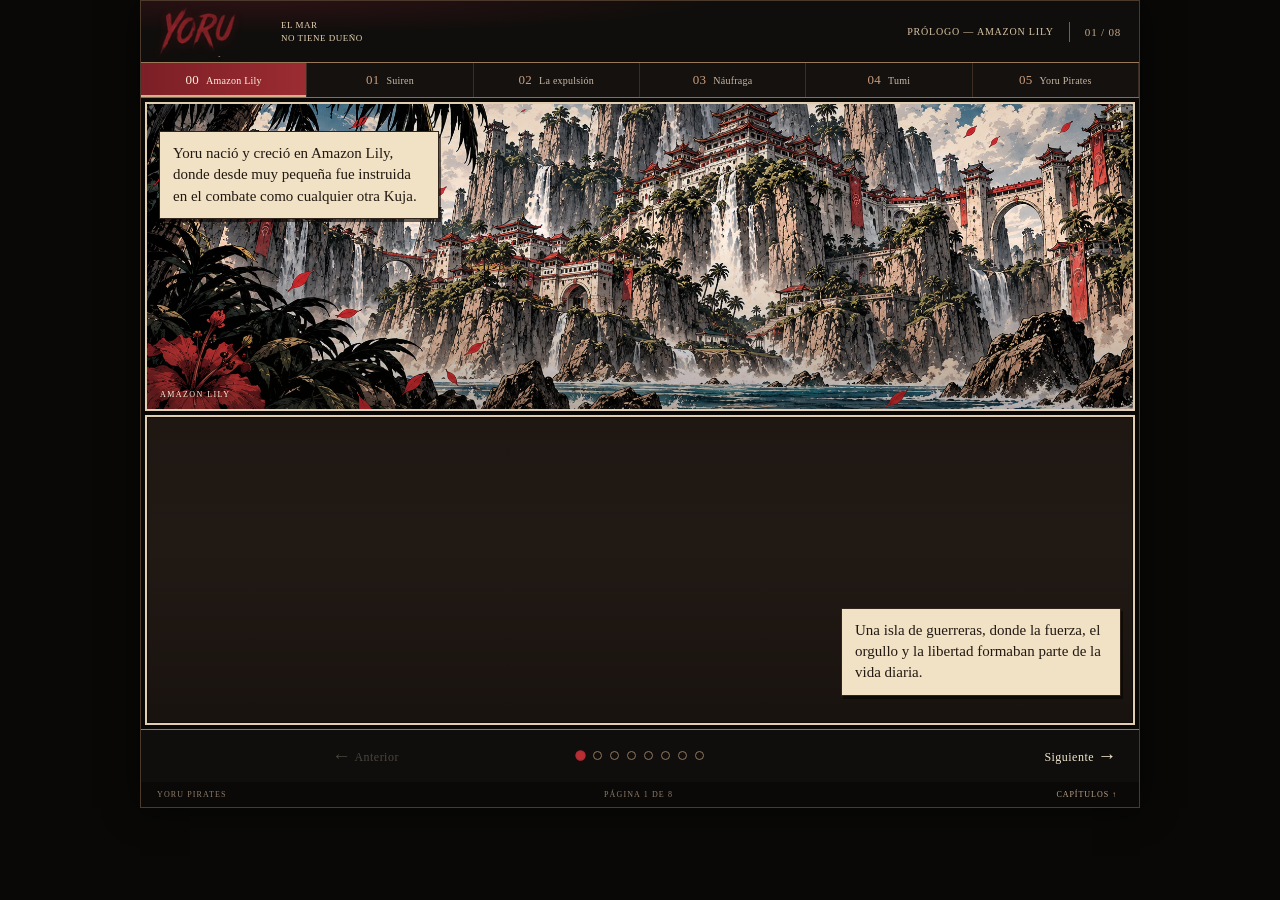
==== index.html @ 03eea339 "." ====
<!doctype html>
<html lang="es">
<head>
  <meta charset="utf-8">
  <meta name="viewport" content="width=device-width, initial-scale=1">
  <meta name="theme-color" content="#171411">
  <meta name="description" content="Yoru: una novela gráfica de mares, pérdidas y ambición.">
  <title>YORU — El mar no tiene dueño</title>
  <link rel="stylesheet" href="css/style.css">
</head>
<body>
  <main class="novel" id="novel">
    <header class="reader-head">
      <a class="wordmark" href="#top" aria-label="Yoru, inicio"><img class="wordmark-logo" src="assets/images/yoru-brush-logo.png" alt="YORU"><small>EL MAR<br>NO TIENE DUEÑO</small></a>
      <div class="chapter-meta"><span id="chapterLabel">PRÓLOGO — AMAZON LILY</span><i></i><span id="pageCount">01 / 08</span></div>
    </header>

    <section class="chapter-picker" id="chapterPicker" aria-label="Elegir capítulo">
      <button class="chapter-chip active" data-chapter="0"><b>00</b><span>Amazon Lily</span></button>
      <button class="chapter-chip" data-chapter="1"><b>01</b><span>Suiren</span></button>
      <button class="chapter-chip" data-chapter="2"><b>02</b><span>La expulsión</span></button>
      <button class="chapter-chip" data-chapter="3"><b>03</b><span>Náufraga</span></button>
      <button class="chapter-chip" data-chapter="4"><b>04</b><span>Tumi</span></button>
      <button class="chapter-chip" data-chapter="5"><b>05</b><span>Yoru Pirates</span></button>
    </section>

    <section class="comic-wrap" aria-label="Página del manga">
      <div class="comic-page" id="comicPage" aria-live="polite"></div>
    </section>

    <nav class="reader-nav" aria-label="Navegación de páginas">
      <button id="prevScene" class="nav-btn" disabled><span aria-hidden="true">←</span> Anterior</button>
      <div class="page-dots" id="pageDots" aria-label="Páginas del capítulo"></div>
      <button id="nextScene" class="nav-btn">Siguiente <span aria-hidden="true">→</span></button>
    </nav>
    <footer class="reader-foot"><span>YORU PIRATES</span><span id="chapterProgress">PÁGINA 1 DE 8</span><button id="backToChapters">CAPÍTULOS ↑</button></footer>
  </main>
  <script src="js/app.js"></script>
</body>
</html>
---- css/style.css ----
:root{--ink:#171411;--paper:#f0e4ce;--red:#a72c32;--line:#2b211c;--muted:#b9a993;--serif:Georgia,'Times New Roman',serif;--sans:Arial,Helvetica,sans-serif}*{box-sizing:border-box}html{scroll-behavior:smooth}body{margin:0;background:#ded8ce;color:var(--paper);font-family:var(--sans)}button{font:inherit;cursor:pointer}.novel{width:min(100%,1000px);min-height:1000px;margin:0 auto;background:var(--ink);overflow:hidden;border:1px solid #392b24}.reader-head{height:66px;padding:10px 22px;display:flex;align-items:center;justify-content:space-between;gap:18px;background:#171411;border-bottom:1px solid #4a382d}.wordmark{display:flex;align-items:center;gap:12px;color:var(--paper);text-decoration:none}.wordmark span{font:italic 900 34px/1 var(--sans);letter-spacing:-.1em;color:#b72e35;transform:rotate(-5deg)}.wordmark small{font:10px/1.3 var(--serif);letter-spacing:.1em;max-width:90px}.chapter-meta{display:flex;align-items:center;gap:15px;font:12px var(--serif);letter-spacing:.08em;text-align:right}.chapter-meta i{height:20px;width:1px;background:#76614c}.chapter-meta span:last-child{color:#c6a98a;white-space:nowrap}.chapter-picker{display:flex;gap:0;background:#211b17;border-bottom:1px solid #574234;overflow-x:auto;scrollbar-width:thin}.chapter-chip{flex:1;min-width:100px;display:flex;align-items:center;justify-content:center;gap:7px;padding:10px 8px;background:transparent;border:0;border-right:1px solid #3b2c24;color:#c8b9a5;font-size:11px;white-space:nowrap}.chapter-chip b{font:16px var(--serif);color:#c99d7d}.chapter-chip.active{background:#7e252b;color:#fff0df}.chapter-chip.active b{color:#fff0df}.comic-wrap{padding:0;background:#11100e}.comic-page{display:grid;grid-template-columns:1fr 1fr;grid-template-rows:1.08fr 1fr 1fr;gap:5px;padding:5px;min-height:760px;animation:pageIn .35s ease both}.panel{position:relative;overflow:hidden;min-height:170px;background:#39302b;border:2px solid #d7c7ab;box-shadow:inset 0 0 0 1px #17110d;isolation:isolate}.panel:before{content:"";position:absolute;inset:0;z-index:-2;background:var(--art);background-size:cover;background-position:center;transform:scale(1.02)}.panel:after{content:"";position:absolute;inset:0;z-index:-1;background:linear-gradient(180deg,#0a08082b 0%,transparent 40%,#08070680 100%)}.panel.wide{grid-column:1/-1}.panel .narration{position:absolute;max-width:min(43%,330px);left:14px;top:14px;padding:13px 15px;background:var(--paper);color:#211a15;border:2px solid #30241c;box-shadow:3px 4px 0 #09080775;font:clamp(13px,1.55vw,18px)/1.32 var(--serif)}.panel .narration.right{left:auto;right:14px;top:auto;bottom:14px}.panel .narration.bottom{top:auto;bottom:14px}.panel .panel-label{position:absolute;left:13px;bottom:10px;color:#fff1db;font:10px var(--sans);letter-spacing:.16em;text-shadow:0 2px 5px #000}.panel .dialogue{position:absolute;left:50%;top:12px;transform:translateX(-50%);max-width:58%;padding:10px 14px;background:#f8f0e1;color:#211a15;border:2px solid #30241c;border-radius:45% 45% 42% 42%;text-align:center;font:clamp(12px,1.3vw,15px)/1.25 var(--serif)}.panel .dialogue:after{content:"";position:absolute;bottom:-10px;left:22px;border-width:10px 8px 0 0;border-style:solid;border-color:#30241c transparent transparent transparent}.panel.p1{--art:radial-gradient(ellipse at 60% 35%,#c3b69c 0 8%,transparent 8.5%),linear-gradient(180deg,#9aa4a1 0%,#d4c8ae 34%,#6d7774 35%,#313a3b 66%,#101617 67%)}.panel.p2{--art:radial-gradient(ellipse at 48% 38%,#b08c75 0 9%,transparent 9.5%),radial-gradient(ellipse at 50% 62%,#201a1b 0 27%,transparent 28%),linear-gradient(135deg,#3e3936,#a58a72 48%,#201b1b)}.panel.p3{--art:radial-gradient(ellipse at 45% 40%,#b68c78 0 12%,transparent 12.5%),linear-gradient(135deg,#17191a,#75665b 45%,#171315)}.panel.p4{--art:linear-gradient(140deg,#a7a091 0%,#5b5a50 40%,#171b1a 80%),repeating-linear-gradient(110deg,transparent 0 70px,#ddd0b41c 72px 74px)}.panel.p5{--art:radial-gradient(ellipse at 40% 35%,#a66f59 0 10%,transparent 11%),linear-gradient(135deg,#6b5549,#302425 50%,#101010)}.panel.p6{--art:linear-gradient(160deg,#b0a08c 0%,#4b4c48 40%,#16191b 78%),radial-gradient(ellipse at 80% 20%,#bca18a,transparent 35%)}.panel.p7{--art:linear-gradient(145deg,#3e4142,#16191c 45%,#75534a 100%),repeating-linear-gradient(45deg,transparent 0 80px,#d9c5a21a 82px 84px)}.panel.p8{--art:radial-gradient(ellipse at 50% 20%,#a8423c 0 10%,transparent 45%),linear-gradient(145deg,#3a2827,#111113 70%)}.reader-nav{min-height:58px;display:grid;grid-template-columns:1fr auto 1fr;align-items:center;padding:8px 18px;background:#171411;border-top:1px solid #4c392e}.nav-btn{border:0;background:transparent;color:#f0e4ce;font:14px var(--serif);padding:10px 8px}.nav-btn span{font-size:21px;vertical-align:-1px}.nav-btn:disabled{opacity:.25;cursor:default}.nav-btn:last-child{text-align:right}.page-dots{display:flex;justify-content:center;gap:9px}.page-dot{width:10px;height:10px;padding:0;border-radius:50%;border:1px solid #b69b7e;background:transparent}.page-dot.active{background:#b72e35;border-color:#b72e35;transform:scale(1.15)}.reader-foot{height:32px;padding:0 16px;display:flex;align-items:center;justify-content:space-between;background:#110f0d;color:#8e7c68;font:9px var(--sans);letter-spacing:.14em}.reader-foot button{border:0;background:none;color:#bca48a;font-size:9px;letter-spacing:.12em}.page-fade{animation:pageIn .32s ease both}@keyframes pageIn{from{opacity:.25;transform:translateY(7px)}to{opacity:1;transform:translateY(0)}}@media(max-width:650px){.novel{min-height:0}.reader-head{padding:8px 12px;height:58px}.wordmark span{font-size:28px}.wordmark small{font-size:8px}.chapter-meta{font-size:9px;gap:7px}.chapter-chip{min-width:92px;font-size:10px;padding:8px 5px}.comic-page{min-height:600px;grid-template-rows:1fr 1fr 1fr;padding:3px;gap:3px}.panel{min-height:130px;border-width:1px}.panel .narration{left:7px;top:7px;padding:8px;max-width:60%;font-size:12px}.panel .narration.right{right:7px;bottom:7px}.panel .dialogue{font-size:11px;padding:7px;max-width:65%}.reader-nav{padding:5px 8px;min-height:48px}.nav-btn{font-size:12px}.page-dots{gap:5px}.page-dot{width:7px;height:7px}.reader-foot{padding:0 8px;font-size:8px}}@media(prefers-reduced-motion:reduce){*,*:before,*:after{animation:none!important;scroll-behavior:auto!important}}


/* === YORU visual update: brush logo, real artwork, compact manga page === */
@import url('https://fonts.googleapis.com/css2?family=Cinzel:wght@400;500;600;700&family=Libre+Baskerville:wght@400;700&display=swap');
:root{--serif:'Libre Baskerville',Georgia,'Times New Roman',serif;--display:'Cinzel',Georgia,serif}
body{background:#090807;color:var(--paper)}
.novel{width:min(100%,1000px);min-height:0;margin:0 auto;background:#100e0c;border:1px solid #4b392c;box-shadow:0 0 32px #0009}
.reader-head{height:62px;padding:7px 18px;background:radial-gradient(ellipse at 12% 0%,#2b1113 0,transparent 36%),#100e0c;border-bottom:1px solid #9b7958}
.wordmark{gap:10px;flex-shrink:0}.wordmark-logo{display:block;width:112px;height:50px;object-fit:contain;object-position:left center;filter:drop-shadow(0 2px 4px #8e171d55)}
.wordmark small{font-family:var(--display);font-size:9px;line-height:1.35;letter-spacing:.055em;color:#e5d2b3;max-width:84px}
.chapter-meta{font-family:var(--display);font-size:10px;letter-spacing:.08em;color:#d9c4a4}.chapter-meta span:last-child{font-family:var(--display);font-size:11px}
.chapter-picker{border-bottom:1px solid #8c6d4c;background:#15110f}.chapter-chip{font-family:var(--display);font-size:10px;letter-spacing:.025em;padding:9px 6px}.chapter-chip b{font-family:var(--display);font-size:13px}.chapter-chip.active{background:linear-gradient(90deg,#7c1f26,#9b2c32);box-shadow:inset 0 -2px #d4b08b}
.comic-wrap{background:#0b0908;padding:0}.comic-page{min-height:0;grid-template-rows:minmax(235px,1.05fr) minmax(175px,.85fr) minmax(175px,.85fr);gap:4px;padding:4px;align-content:stretch}
.panel{min-height:0;border:2px solid #e0ceb0;box-shadow:inset 0 0 0 1px #130e0a,0 1px 3px #0008;background-color:#211914}
.panel:before{background-image:var(--art);background-size:cover;background-position:center;transform:scale(1.005)}
.panel:after{background:linear-gradient(180deg,#05040318 0%,transparent 42%,#0504034d 100%)}
.panel .narration{font-family:var(--serif);font-size:clamp(11px,1.25vw,15px);line-height:1.42;max-width:min(34%,280px);left:12px;top:12px;padding:11px 13px;background:#f1e2c6;color:#211811;border:1.5px solid #31251b;box-shadow:2px 3px 0 #0504039c}
.panel .narration.right{right:12px;left:auto;top:auto;bottom:12px}.panel .narration.bottom{top:auto;bottom:12px}
.panel .panel-label{font-family:var(--display);font-size:8px;letter-spacing:.18em}
/* Original placeholder gradients are replaced with generated, text-free illustrations. */
.panel.p1{--art:url('../assets/images/amazon-lily.png');background-position:center}
.panel.p2,.panel.p3,.panel.p5,.panel.p6{--art:url('../assets/images/yoru-entrenamiento.png')}
.panel.p4{--art:url('../assets/images/isla-sombría.png')}
.panel.p7{--art:url('../assets/images/mar-tormenta.png')}
.panel.p8{--art:url('../assets/images/mar-oscuridad.png')}
.reader-nav{min-height:52px;padding:5px 14px;border-top:1px solid #9b7958;background:#100e0c}.nav-btn{font-family:var(--display);font-size:12px;letter-spacing:.04em}.nav-btn span{font-size:19px}.page-dots{gap:8px}.page-dot{width:9px;height:9px;border-color:#90785f}.page-dot.active{background:#b72e35;border-color:#b72e35}
.reader-foot{height:25px;background:#0a0908;font-family:var(--display);font-size:8px;letter-spacing:.14em}.reader-foot button{font-family:var(--display);font-size:8px}
@media(min-width:700px){.comic-page{grid-template-rows:minmax(235px,1.1fr) minmax(170px,.9fr) minmax(170px,.9fr)}}
@media(max-width:650px){.reader-head{height:55px;padding:5px 8px}.wordmark-logo{width:86px;height:43px}.wordmark small{font-size:7px;max-width:67px}.chapter-meta{font-size:8px;gap:5px}.chapter-meta span:last-child{font-size:9px}.comic-page{min-height:0;grid-template-rows:minmax(190px,1.1fr) minmax(140px,.9fr) minmax(140px,.9fr);gap:3px;padding:3px}.panel .narration{font-size:clamp(10px,2.4vw,12px);line-height:1.32;padding:7px 8px;max-width:55%;left:6px;top:6px}.panel .narration.right{right:6px;bottom:6px}.panel .narration.bottom{bottom:6px}.chapter-chip{font-size:9px;min-width:89px}.reader-nav{min-height:45px;padding:4px 6px}.nav-btn{font-size:10px}.reader-foot{height:24px}}

/* FIX: no reservar filas vacías cuando una página tiene pocas viñetas. */
.comic-page{grid-template-rows:none!important;grid-auto-rows:auto;align-content:start;min-height:0!important;height:auto!important}
.comic-page .panel{aspect-ratio:1.55/1;min-height:0;height:auto}
.comic-page .panel.wide{aspect-ratio:3.2/1;grid-column:1/-1}
@media(max-width:650px){.comic-page .panel{aspect-ratio:1.25/1}.comic-page .panel.wide{aspect-ratio:2.1/1}}
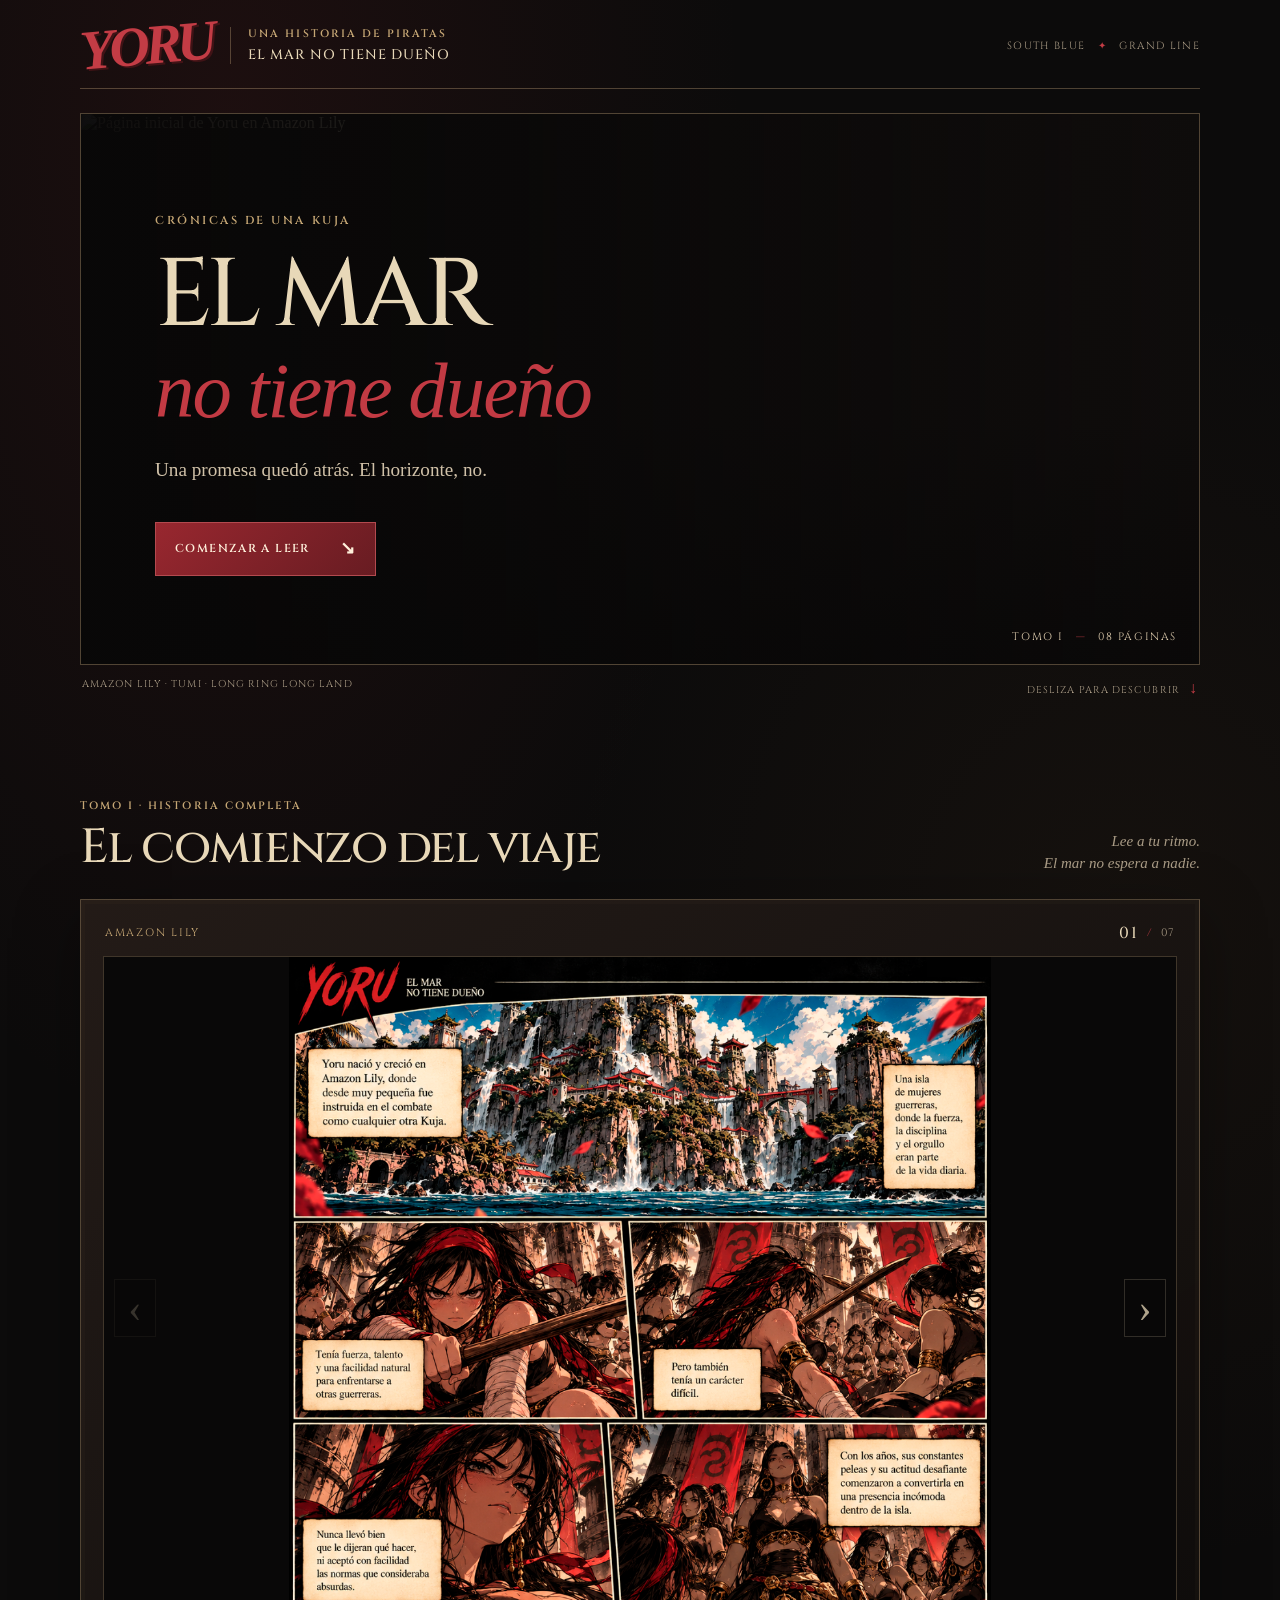
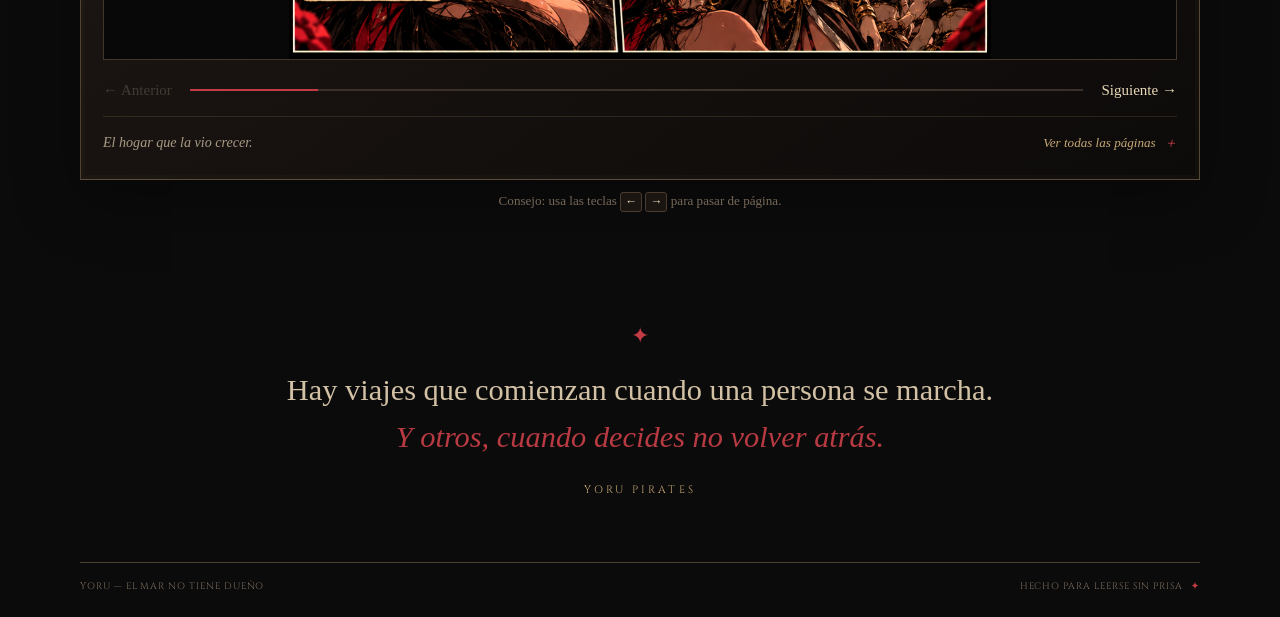
==== commit 14926193: "." ====
--- a/index.html
+++ b/index.html
@@ -3,38 +3,93 @@
 <head>
   <meta charset="utf-8">
   <meta name="viewport" content="width=device-width, initial-scale=1">
-  <meta name="theme-color" content="#171411">
-  <meta name="description" content="Yoru: una novela gráfica de mares, pérdidas y ambición.">
-  <title>YORU — El mar no tiene dueño</title>
-  <link rel="stylesheet" href="css/style.css">
+  <meta name="theme-color" content="#101010">
+  <meta name="description" content="Yoru — El mar no tiene dueño. Una historia de promesas, pérdida y una tripulación por construir.">
+  <title>Yoru — El mar no tiene dueño</title>
+  <link rel="preconnect" href="https://fonts.googleapis.com">
+  <link rel="preconnect" href="https://fonts.gstatic.com" crossorigin>
+  <link href="https://fonts.googleapis.com/css2?family=Cinzel:wght@400;500;600;700&family=IM+Fell+English:ital@0;1&display=swap" rel="stylesheet">
+  <link rel="stylesheet" href="style.css">
 </head>
 <body>
-  <main class="novel" id="novel">
-    <header class="reader-head">
-      <a class="wordmark" href="#top" aria-label="Yoru, inicio"><img class="wordmark-logo" src="assets/images/yoru-brush-logo.png" alt="YORU"><small>EL MAR<br>NO TIENE DUEÑO</small></a>
-      <div class="chapter-meta"><span id="chapterLabel">PRÓLOGO — AMAZON LILY</span><i></i><span id="pageCount">01 / 08</span></div>
+  <div class="ambient ambient-one" aria-hidden="true"></div>
+  <div class="ambient ambient-two" aria-hidden="true"></div>
+
+  <main class="site-shell">
+    <header class="masthead">
+      <a class="brand" href="#inicio" aria-label="Yoru, inicio">YORU</a>
+      <div class="brand-copy">
+        <span class="eyebrow">UNA HISTORIA DE PIRATAS</span>
+        <span class="tagline">EL MAR NO TIENE DUEÑO</span>
+      </div>
+      <div class="masthead-mark">SOUTH BLUE <span>✦</span> GRAND LINE</div>
     </header>
 
-    <section class="chapter-picker" id="chapterPicker" aria-label="Elegir capítulo">
-      <button class="chapter-chip active" data-chapter="0"><b>00</b><span>Amazon Lily</span></button>
-      <button class="chapter-chip" data-chapter="1"><b>01</b><span>Suiren</span></button>
-      <button class="chapter-chip" data-chapter="2"><b>02</b><span>La expulsión</span></button>
-      <button class="chapter-chip" data-chapter="3"><b>03</b><span>Náufraga</span></button>
-      <button class="chapter-chip" data-chapter="4"><b>04</b><span>Tumi</span></button>
-      <button class="chapter-chip" data-chapter="5"><b>05</b><span>Yoru Pirates</span></button>
+    <section class="hero" id="inicio">
+      <div class="hero-art">
+        <img src="assets/pages/01_Amazon_Lily.png" alt="Página inicial de Yoru en Amazon Lily">
+        <div class="hero-vignette"></div>
+        <div class="hero-title">
+          <p class="chapter-label">CRÓNICAS DE UNA KUJA</p>
+          <h1>El mar<br><em>no tiene dueño</em></h1>
+          <p class="hero-subtitle">Una promesa quedó atrás. El horizonte, no.</p>
+          <button class="primary-button" id="begin-reading" type="button">
+            <span>Comenzar a leer</span><span aria-hidden="true">↘</span>
+          </button>
+        </div>
+        <div class="hero-index">TOMO I <span>—</span> 08 PÁGINAS</div>
+      </div>
+      <div class="hero-foot">
+        <span>AMAZON LILY · TUMI · LONG RING LONG LAND</span>
+        <span>DESLIZA PARA DESCUBRIR <b>↓</b></span>
+      </div>
     </section>
 
-    <section class="comic-wrap" aria-label="Página del manga">
-      <div class="comic-page" id="comicPage" aria-live="polite"></div>
+    <section class="reader-section" id="lector" aria-label="Lector del manga">
+      <div class="section-heading">
+        <div>
+          <p class="eyebrow">TOMO I · HISTORIA COMPLETA</p>
+          <h2>El comienzo del viaje</h2>
+        </div>
+        <p class="reader-note">Lee a tu ritmo.<br>El mar no espera a nadie.</p>
+      </div>
+
+      <div class="reader-frame">
+        <div class="reader-topline">
+          <span id="page-chapter">AMAZON LILY</span>
+          <span class="page-counter"><strong id="current-page">01</strong><i>/</i><span id="total-pages">08</span></span>
+        </div>
+        <div class="page-stage" id="page-stage">
+          <button class="stage-arrow arrow-left" id="prev-page" type="button" aria-label="Página anterior">‹</button>
+          <img id="manga-page" src="assets/pages/01_Amazon_Lily.png" alt="Página 1 de 8 del manga de Yoru" draggable="false">
+          <button class="stage-arrow arrow-right" id="next-page" type="button" aria-label="Página siguiente">›</button>
+          <div class="stage-loading" id="stage-loading" aria-hidden="true"></div>
+        </div>
+        <div class="reader-controls">
+          <button class="text-button" id="prev-label" type="button">← Anterior</button>
+          <div class="progress-track" aria-label="Progreso de lectura"><span id="progress-bar"></span></div>
+          <button class="text-button" id="next-label" type="button">Siguiente →</button>
+        </div>
+        <div class="reader-bottom">
+          <span id="page-caption">El hogar que la vio crecer.</span>
+          <button class="quiet-button" id="toggle-thumbnails" type="button" aria-expanded="false">Ver todas las páginas <span>＋</span></button>
+        </div>
+        <div class="thumbnail-grid" id="thumbnail-grid" hidden></div>
+      </div>
+      <p class="keyboard-hint">Consejo: usa las teclas <kbd>←</kbd> <kbd>→</kbd> para pasar de página.</p>
     </section>
 
-    <nav class="reader-nav" aria-label="Navegación de páginas">
-      <button id="prevScene" class="nav-btn" disabled><span aria-hidden="true">←</span> Anterior</button>
-      <div class="page-dots" id="pageDots" aria-label="Páginas del capítulo"></div>
-      <button id="nextScene" class="nav-btn">Siguiente <span aria-hidden="true">→</span></button>
-    </nav>
-    <footer class="reader-foot"><span>YORU PIRATES</span><span id="chapterProgress">PÁGINA 1 DE 8</span><button id="backToChapters">CAPÍTULOS ↑</button></footer>
+    <section class="closing-note">
+      <span class="ornament">✦</span>
+      <p>Hay viajes que comienzan cuando una persona se marcha.<br><em>Y otros, cuando decides no volver atrás.</em></p>
+      <span class="closing-signature">YORU PIRATES</span>
+    </section>
+
+    <footer class="site-footer">
+      <span>YORU — EL MAR NO TIENE DUEÑO</span>
+      <span>HECHO PARA LEERSE SIN PRISA <b>✦</b></span>
+    </footer>
   </main>
-  <script src="js/app.js"></script>
+  <script src="app.js"></script>
 </body>
 </html>
--- a/style.css
+++ b/style.css
@@ -0,0 +1,125 @@
+/* YORU — El mar no tiene dueño
+   Personaliza los colores en :root. Las rutas de las páginas se gestionan en app.js. */
+:root {
+  --ink: #0c0b0b;
+  --panel: #151211;
+  --panel-soft: #1c1715;
+  --ivory: #e8d8b8;
+  --muted: #a99b85;
+  --red: #a52c35;
+  --red-bright: #c33c45;
+  --line: rgba(205, 173, 128, .34);
+  --gold: #c6a775;
+  --max-width: 1120px;
+}
+* { box-sizing: border-box; }
+html { scroll-behavior: smooth; background: var(--ink); }
+body {
+  margin: 0;
+  color: var(--ivory);
+  background:
+    radial-gradient(ellipse at 18% 6%, rgba(118, 35, 38, .16), transparent 32rem),
+    radial-gradient(ellipse at 88% 42%, rgba(104, 70, 39, .10), transparent 35rem),
+    var(--ink);
+  font-family: "IM Fell English", Georgia, serif;
+  min-height: 100vh;
+}
+button, a { -webkit-tap-highlight-color: transparent; }
+button { font: inherit; }
+a { color: inherit; text-decoration: none; }
+.ambient { position: fixed; pointer-events: none; z-index: -1; opacity: .12; }
+.ambient-one { width: 22rem; height: 22rem; border: 1px solid #8f3035; border-radius: 50%; top: 8%; left: -15rem; box-shadow: 0 0 0 2rem transparent, 0 0 0 2.1rem #8f3035, 0 0 0 4.2rem transparent, 0 0 0 4.3rem #8f3035; }
+.ambient-two { width: 18rem; height: 18rem; border: 1px solid #b99b6c; border-radius: 50%; bottom: 0; right: -14rem; box-shadow: 0 0 0 2rem transparent, 0 0 0 2.1rem #b99b6c, 0 0 0 4.2rem transparent, 0 0 0 4.3rem #b99b6c; }
+.site-shell { width: min(calc(100% - 36px), var(--max-width)); margin: 0 auto; }
+.masthead { display: flex; align-items: center; gap: 18px; padding: 22px 0 18px; border-bottom: 1px solid var(--line); }
+.brand { color: var(--red-bright); font: italic 800 clamp(2.1rem, 5vw, 3.5rem)/.85 Georgia, serif; letter-spacing: -.09em; transform: rotate(-5deg); text-shadow: 2px 2px 0 #401316; }
+.brand-copy { display: grid; gap: 5px; border-left: 1px solid var(--line); padding-left: 17px; }
+.eyebrow { margin: 0; color: var(--gold); font: 600 .67rem/1.4 "Cinzel", Georgia, serif; letter-spacing: .19em; }
+.tagline { font: 500 .86rem/1.25 "Cinzel", Georgia, serif; letter-spacing: .07em; }
+.masthead-mark { margin-left: auto; color: var(--muted); font: .65rem "Cinzel", Georgia, serif; letter-spacing: .13em; }
+.masthead-mark span { color: var(--red-bright); padding: 0 8px; }
+.hero { padding-top: 24px; }
+.hero-art { position: relative; min-height: 500px; overflow: hidden; border: 1px solid var(--line); background: #100d0c; isolation: isolate; }
+.hero-art > img { position: absolute; inset: 0; width: 100%; height: 100%; object-fit: cover; object-position: center 40%; opacity: .52; filter: saturate(.78) contrast(1.06); }
+.hero-vignette { position: absolute; inset: 0; background: linear-gradient(90deg, rgba(8,7,7,.94) 0%, rgba(8,7,7,.76) 37%, rgba(8,7,7,.16) 100%), linear-gradient(0deg, rgba(8,7,7,.72), transparent 45%); }
+.hero-title { position: relative; z-index: 1; width: min(600px, 90%); padding: clamp(40px, 7vw, 88px) clamp(24px, 6vw, 74px); }
+.chapter-label { color: var(--gold); font: 600 .72rem "Cinzel", Georgia, serif; letter-spacing: .22em; }
+h1 { margin: 22px 0 14px; font: 500 clamp(2.8rem, 7.5vw, 6.6rem)/.96 "Cinzel", Georgia, serif; letter-spacing: -.055em; text-transform: uppercase; }
+h1 em { color: #c23a43; font: italic 500 .82em/1.15 "IM Fell English", Georgia, serif; text-transform: none; letter-spacing: -.025em; }
+.hero-subtitle { max-width: 390px; color: #d0c1a8; font-size: clamp(1rem, 2vw, 1.2rem); line-height: 1.5; }
+.primary-button { display: inline-flex; align-items: center; gap: 30px; margin-top: 18px; padding: 14px 19px; border: 1px solid #b34a4f; background: linear-gradient(135deg, #98272f, #681c22); color: #fff1dc; font: 600 .72rem "Cinzel", Georgia, serif; letter-spacing: .12em; text-transform: uppercase; cursor: pointer; transition: transform .2s, background .2s, border-color .2s; }
+.primary-button:hover { transform: translateY(-2px); background: #ad3039; border-color: #e0a6a0; }
+.primary-button span:last-child { font-size: 1.1rem; }
+.hero-index { position: absolute; z-index: 2; right: 22px; bottom: 20px; color: #e2d0b1; font: .67rem "Cinzel", Georgia, serif; letter-spacing: .15em; }
+.hero-index span { color: var(--red-bright); padding: 0 7px; }
+.hero-foot { display: flex; justify-content: space-between; gap: 16px; padding: 12px 2px 0; color: var(--muted); font: .62rem "Cinzel", Georgia, serif; letter-spacing: .11em; }
+.hero-foot b { color: var(--red-bright); font-size: 1rem; padding-left: 6px; }
+.reader-section { padding-top: clamp(56px, 9vw, 100px); scroll-margin-top: 20px; }
+.section-heading { display: flex; align-items: end; justify-content: space-between; gap: 20px; margin-bottom: 24px; }
+h2 { margin: 8px 0 0; font: 500 clamp(1.8rem, 4vw, 3rem)/1.1 "Cinzel", Georgia, serif; letter-spacing: -.04em; }
+.reader-note { margin: 0; color: var(--muted); text-align: right; font-size: .94rem; font-style: italic; line-height: 1.45; }
+.reader-frame { padding: clamp(10px, 2.5vw, 22px); border: 1px solid var(--line); background: linear-gradient(145deg, rgba(37,28,24,.92), rgba(13,11,10,.98)); box-shadow: 0 18px 60px rgba(0,0,0,.35), inset 0 0 0 4px rgba(191,151,96,.025); }
+.reader-topline { display: flex; align-items: center; justify-content: space-between; gap: 12px; padding: 0 2px 12px; color: var(--gold); font: .68rem "Cinzel", Georgia, serif; letter-spacing: .16em; }
+.page-counter { display: inline-flex; gap: 8px; align-items: center; color: var(--muted); }
+.page-counter strong { color: var(--ivory); font-weight: 500; font-size: 1rem; }
+.page-counter i { color: var(--red-bright); font-style: normal; }
+.page-stage { position: relative; display: grid; place-items: center; width: 100%; background: #090808; overflow: hidden; border: 1px solid rgba(210,179,135,.27); touch-action: pan-y; }
+.page-stage img { display: block; width: 100%; height: auto; max-height: min(78vh, 1050px); object-fit: contain; user-select: none; transition: opacity .18s ease; }
+.page-stage img.is-changing { opacity: .28; }
+.stage-arrow { position: absolute; z-index: 2; top: 50%; transform: translateY(-50%); display: grid; place-items: center; width: 42px; height: 58px; border: 1px solid rgba(232,216,184,.25); background: rgba(9,8,8,.72); color: #f0dfbd; font: 2.5rem/1 Georgia, serif; cursor: pointer; opacity: .72; transition: opacity .2s, background .2s; }
+.stage-arrow:hover { opacity: 1; background: rgba(139,36,44,.9); }
+.arrow-left { left: 10px; }
+.arrow-right { right: 10px; }
+.stage-arrow:disabled, .text-button:disabled { opacity: .2; cursor: default; }
+.reader-controls { display: flex; align-items: center; gap: 18px; padding: 17px 0 12px; }
+.text-button, .quiet-button { border: 0; padding: 5px 0; background: transparent; color: var(--ivory); cursor: pointer; white-space: nowrap; }
+.text-button { font-size: .94rem; }
+.text-button:hover, .quiet-button:hover { color: #e49b8c; }
+.progress-track { flex: 1; height: 2px; background: #3c3029; overflow: hidden; }
+.progress-track span { display: block; width: 12.5%; height: 100%; background: var(--red-bright); transition: width .25s ease; }
+.reader-bottom { display: flex; align-items: center; justify-content: space-between; gap: 16px; padding-top: 12px; border-top: 1px solid rgba(205,173,128,.15); color: var(--muted); font-size: .88rem; font-style: italic; }
+.quiet-button { color: var(--gold); font-size: .82rem; }
+.quiet-button span { padding-left: 5px; color: var(--red-bright); }
+.thumbnail-grid { grid-template-columns: repeat(4, minmax(0, 1fr)); gap: 10px; padding-top: 18px; }
+.thumbnail-grid:not([hidden]) { display: grid; }
+.thumb { padding: 5px; border: 1px solid rgba(205,173,128,.2); background: #100e0d; color: var(--muted); cursor: pointer; text-align: left; }
+.thumb img { display: block; width: 100%; aspect-ratio: 1; object-fit: cover; }
+.thumb span { display: block; padding: 8px 2px 3px; font-size: .77rem; line-height: 1.3; }
+.thumb[aria-current="true"] { border-color: var(--red-bright); color: var(--ivory); box-shadow: 0 0 0 1px rgba(195,60,69,.15); }
+.keyboard-hint { margin: 12px 0 0; color: #76695a; font-size: .82rem; text-align: center; }
+kbd { display: inline-block; min-width: 22px; padding: 2px 6px; border: 1px solid #4c3b31; border-radius: 3px; background: #1b1512; color: var(--ivory); font: .76rem monospace; }
+.closing-note { margin: clamp(58px, 10vw, 110px) auto 65px; text-align: center; }
+.ornament { color: var(--red-bright); font-size: 1.4rem; }
+.closing-note p { margin: 18px 0; color: #d2c1a5; font-size: clamp(1.2rem, 3vw, 1.9rem); line-height: 1.55; }
+.closing-note em { color: #b83a42; }
+.closing-signature { color: var(--gold); font: .67rem "Cinzel", Georgia, serif; letter-spacing: .28em; }
+.site-footer { display: flex; justify-content: space-between; gap: 15px; padding: 17px 0 24px; border-top: 1px solid var(--line); color: #796c5c; font: .59rem "Cinzel", Georgia, serif; letter-spacing: .1em; }
+.site-footer b { color: var(--red-bright); padding-left: 5px; }
+@media (max-width: 640px) {
+  .site-shell { width: min(calc(100% - 20px), var(--max-width)); }
+  .masthead { gap: 12px; padding-top: 16px; }
+  .brand-copy { padding-left: 12px; }
+  .masthead-mark { display: none; }
+  .hero { padding-top: 12px; }
+  .hero-art { min-height: 470px; }
+  .hero-art > img { object-position: 49% center; }
+  .hero-vignette { background: linear-gradient(90deg, rgba(8,7,7,.91), rgba(8,7,7,.46) 78%, rgba(8,7,7,.25)), linear-gradient(0deg, rgba(8,7,7,.62), transparent 50%); }
+  .hero-title { width: 100%; padding: 42px 22px; }
+  h1 { font-size: clamp(2.5rem, 12vw, 4.3rem); }
+  .hero-foot { font-size: .52rem; letter-spacing: .06em; }
+  .hero-foot span:last-child { display: none; }
+  .section-heading { align-items: start; flex-direction: column; gap: 10px; }
+  .reader-note { text-align: left; }
+  .reader-frame { padding: 8px; }
+  .stage-arrow { width: 32px; height: 44px; font-size: 2rem; opacity: .85; }
+  .arrow-left { left: 5px; }
+  .arrow-right { right: 5px; }
+  .reader-controls { gap: 10px; }
+  .text-button { font-size: .8rem; }
+  .reader-bottom { align-items: start; flex-direction: column; gap: 7px; }
+  .thumbnail-grid { grid-template-columns: repeat(2, minmax(0, 1fr)); }
+  .site-footer { flex-direction: column; }
+}
+@media (prefers-reduced-motion: reduce) {
+  *, *::before, *::after { scroll-behavior: auto !important; transition-duration: .01ms !important; animation-duration: .01ms !important; }
+}
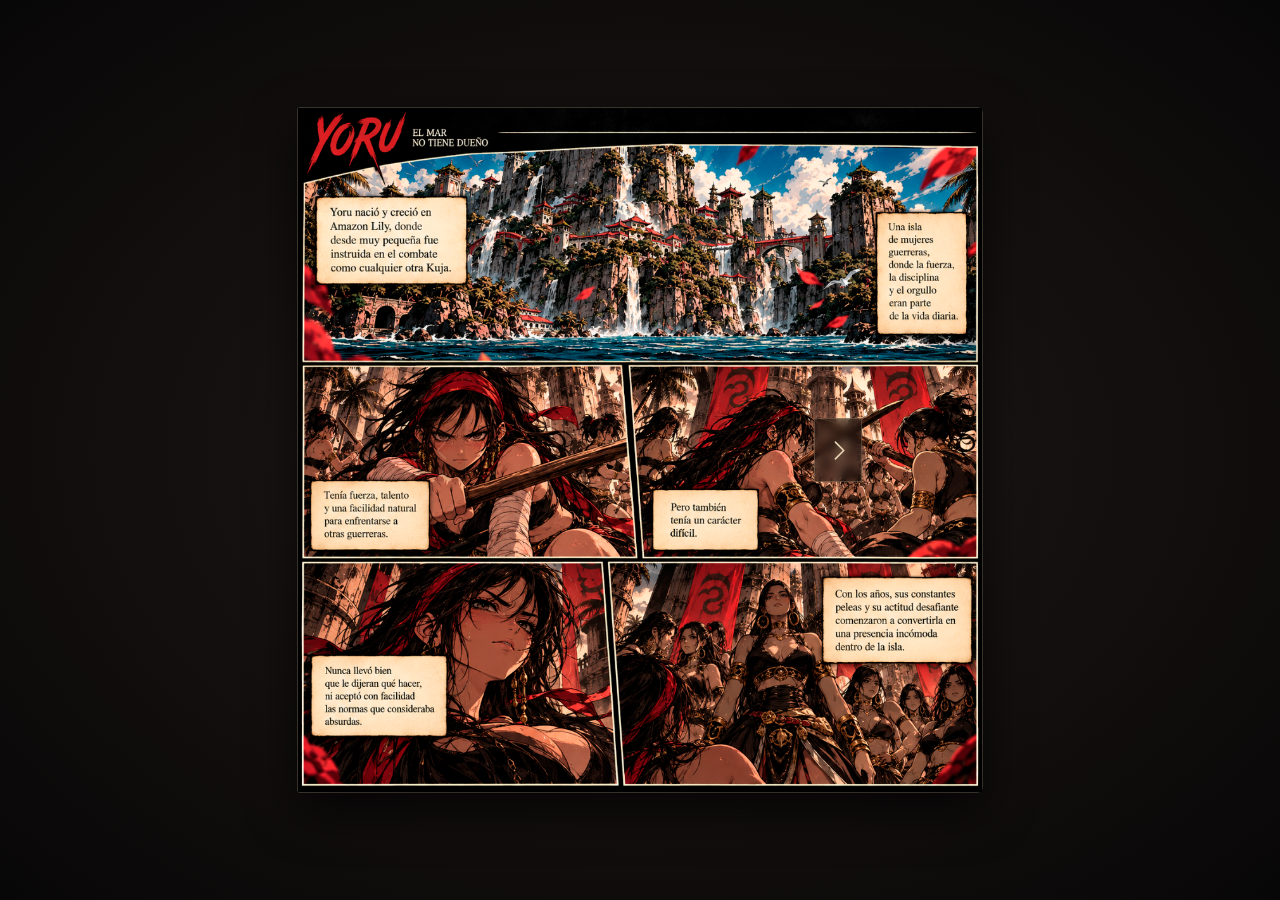
==== commit 753aa394: "." ====
--- a/index.html
+++ b/index.html
@@ -3,92 +3,29 @@
 <head>
   <meta charset="utf-8">
   <meta name="viewport" content="width=device-width, initial-scale=1">
-  <meta name="theme-color" content="#101010">
-  <meta name="description" content="Yoru — El mar no tiene dueño. Una historia de promesas, pérdida y una tripulación por construir.">
-  <title>Yoru — El mar no tiene dueño</title>
-  <link rel="preconnect" href="https://fonts.googleapis.com">
-  <link rel="preconnect" href="https://fonts.gstatic.com" crossorigin>
-  <link href="https://fonts.googleapis.com/css2?family=Cinzel:wght@400;500;600;700&family=IM+Fell+English:ital@0;1&display=swap" rel="stylesheet">
+  <meta name="theme-color" content="#0b0909">
+  <title>Yoru</title>
   <link rel="stylesheet" href="style.css">
 </head>
 <body>
-  <div class="ambient ambient-one" aria-hidden="true"></div>
-  <div class="ambient ambient-two" aria-hidden="true"></div>
+  <main class="book-scene" aria-label="Manga de Yoru">
+    <div class="book" id="book">
+      <div class="page-shadow"></div>
+      <div class="page-under" id="page-under"></div>
+      <div class="page current" id="page-current">
+        <img id="current-image" src="assets/pages/1.png" alt="Página 1">
+      </div>
+      <div class="page flip-leaf" id="flip-leaf" aria-hidden="true">
+        <img id="flip-image" src="assets/pages/1.png" alt="">
+      </div>
+    </div>
 
-  <main class="site-shell">
-    <header class="masthead">
-      <a class="brand" href="#inicio" aria-label="Yoru, inicio">YORU</a>
-      <div class="brand-copy">
-        <span class="eyebrow">UNA HISTORIA DE PIRATAS</span>
-        <span class="tagline">EL MAR NO TIENE DUEÑO</span>
-      </div>
-      <div class="masthead-mark">SOUTH BLUE <span>✦</span> GRAND LINE</div>
-    </header>
-
-    <section class="hero" id="inicio">
-      <div class="hero-art">
-        <img src="assets/pages/01_Amazon_Lily.png" alt="Página inicial de Yoru en Amazon Lily">
-        <div class="hero-vignette"></div>
-        <div class="hero-title">
-          <p class="chapter-label">CRÓNICAS DE UNA KUJA</p>
-          <h1>El mar<br><em>no tiene dueño</em></h1>
-          <p class="hero-subtitle">Una promesa quedó atrás. El horizonte, no.</p>
-          <button class="primary-button" id="begin-reading" type="button">
-            <span>Comenzar a leer</span><span aria-hidden="true">↘</span>
-          </button>
-        </div>
-        <div class="hero-index">TOMO I <span>—</span> 08 PÁGINAS</div>
-      </div>
-      <div class="hero-foot">
-        <span>AMAZON LILY · TUMI · LONG RING LONG LAND</span>
-        <span>DESLIZA PARA DESCUBRIR <b>↓</b></span>
-      </div>
-    </section>
-
-    <section class="reader-section" id="lector" aria-label="Lector del manga">
-      <div class="section-heading">
-        <div>
-          <p class="eyebrow">TOMO I · HISTORIA COMPLETA</p>
-          <h2>El comienzo del viaje</h2>
-        </div>
-        <p class="reader-note">Lee a tu ritmo.<br>El mar no espera a nadie.</p>
-      </div>
-
-      <div class="reader-frame">
-        <div class="reader-topline">
-          <span id="page-chapter">AMAZON LILY</span>
-          <span class="page-counter"><strong id="current-page">01</strong><i>/</i><span id="total-pages">08</span></span>
-        </div>
-        <div class="page-stage" id="page-stage">
-          <button class="stage-arrow arrow-left" id="prev-page" type="button" aria-label="Página anterior">‹</button>
-          <img id="manga-page" src="assets/pages/01_Amazon_Lily.png" alt="Página 1 de 8 del manga de Yoru" draggable="false">
-          <button class="stage-arrow arrow-right" id="next-page" type="button" aria-label="Página siguiente">›</button>
-          <div class="stage-loading" id="stage-loading" aria-hidden="true"></div>
-        </div>
-        <div class="reader-controls">
-          <button class="text-button" id="prev-label" type="button">← Anterior</button>
-          <div class="progress-track" aria-label="Progreso de lectura"><span id="progress-bar"></span></div>
-          <button class="text-button" id="next-label" type="button">Siguiente →</button>
-        </div>
-        <div class="reader-bottom">
-          <span id="page-caption">El hogar que la vio crecer.</span>
-          <button class="quiet-button" id="toggle-thumbnails" type="button" aria-expanded="false">Ver todas las páginas <span>＋</span></button>
-        </div>
-        <div class="thumbnail-grid" id="thumbnail-grid" hidden></div>
-      </div>
-      <p class="keyboard-hint">Consejo: usa las teclas <kbd>←</kbd> <kbd>→</kbd> para pasar de página.</p>
-    </section>
-
-    <section class="closing-note">
-      <span class="ornament">✦</span>
-      <p>Hay viajes que comienzan cuando una persona se marcha.<br><em>Y otros, cuando decides no volver atrás.</em></p>
-      <span class="closing-signature">YORU PIRATES</span>
-    </section>
-
-    <footer class="site-footer">
-      <span>YORU — EL MAR NO TIENE DUEÑO</span>
-      <span>HECHO PARA LEERSE SIN PRISA <b>✦</b></span>
-    </footer>
+    <button class="nav prev" id="prev" type="button" aria-label="Página anterior" disabled>
+      <svg viewBox="0 0 24 24" aria-hidden="true"><path d="M15 4 7 12l8 8"/></svg>
+    </button>
+    <button class="nav next" id="next" type="button" aria-label="Página siguiente">
+      <svg viewBox="0 0 24 24" aria-hidden="true"><path d="m9 4 8 8-8 8"/></svg>
+    </button>
   </main>
   <script src="app.js"></script>
 </body>
--- a/style.css
+++ b/style.css
@@ -1,125 +1,127 @@
-/* YORU — El mar no tiene dueño
-   Personaliza los colores en :root. Las rutas de las páginas se gestionan en app.js. */
+* { box-sizing: border-box; }
 :root {
-  --ink: #0c0b0b;
-  --panel: #151211;
-  --panel-soft: #1c1715;
-  --ivory: #e8d8b8;
-  --muted: #a99b85;
-  --red: #a52c35;
-  --red-bright: #c33c45;
-  --line: rgba(205, 173, 128, .34);
-  --gold: #c6a775;
-  --max-width: 1120px;
+  --paper-edge: #d8c7a5;
+  --book-shadow: rgba(0,0,0,.68);
+  --turn-time: 620ms;
 }
-* { box-sizing: border-box; }
-html { scroll-behavior: smooth; background: var(--ink); }
+html, body { width: 100%; min-height: 100%; margin: 0; }
 body {
-  margin: 0;
-  color: var(--ivory);
+  min-height: 100vh;
+  overflow: hidden;
   background:
-    radial-gradient(ellipse at 18% 6%, rgba(118, 35, 38, .16), transparent 32rem),
-    radial-gradient(ellipse at 88% 42%, rgba(104, 70, 39, .10), transparent 35rem),
-    var(--ink);
-  font-family: "IM Fell English", Georgia, serif;
-  min-height: 100vh;
+    radial-gradient(ellipse at center, #26201d 0%, #151110 45%, #080707 100%);
+  display: grid;
+  place-items: center;
 }
-button, a { -webkit-tap-highlight-color: transparent; }
-button { font: inherit; }
-a { color: inherit; text-decoration: none; }
-.ambient { position: fixed; pointer-events: none; z-index: -1; opacity: .12; }
-.ambient-one { width: 22rem; height: 22rem; border: 1px solid #8f3035; border-radius: 50%; top: 8%; left: -15rem; box-shadow: 0 0 0 2rem transparent, 0 0 0 2.1rem #8f3035, 0 0 0 4.2rem transparent, 0 0 0 4.3rem #8f3035; }
-.ambient-two { width: 18rem; height: 18rem; border: 1px solid #b99b6c; border-radius: 50%; bottom: 0; right: -14rem; box-shadow: 0 0 0 2rem transparent, 0 0 0 2.1rem #b99b6c, 0 0 0 4.2rem transparent, 0 0 0 4.3rem #b99b6c; }
-.site-shell { width: min(calc(100% - 36px), var(--max-width)); margin: 0 auto; }
-.masthead { display: flex; align-items: center; gap: 18px; padding: 22px 0 18px; border-bottom: 1px solid var(--line); }
-.brand { color: var(--red-bright); font: italic 800 clamp(2.1rem, 5vw, 3.5rem)/.85 Georgia, serif; letter-spacing: -.09em; transform: rotate(-5deg); text-shadow: 2px 2px 0 #401316; }
-.brand-copy { display: grid; gap: 5px; border-left: 1px solid var(--line); padding-left: 17px; }
-.eyebrow { margin: 0; color: var(--gold); font: 600 .67rem/1.4 "Cinzel", Georgia, serif; letter-spacing: .19em; }
-.tagline { font: 500 .86rem/1.25 "Cinzel", Georgia, serif; letter-spacing: .07em; }
-.masthead-mark { margin-left: auto; color: var(--muted); font: .65rem "Cinzel", Georgia, serif; letter-spacing: .13em; }
-.masthead-mark span { color: var(--red-bright); padding: 0 8px; }
-.hero { padding-top: 24px; }
-.hero-art { position: relative; min-height: 500px; overflow: hidden; border: 1px solid var(--line); background: #100d0c; isolation: isolate; }
-.hero-art > img { position: absolute; inset: 0; width: 100%; height: 100%; object-fit: cover; object-position: center 40%; opacity: .52; filter: saturate(.78) contrast(1.06); }
-.hero-vignette { position: absolute; inset: 0; background: linear-gradient(90deg, rgba(8,7,7,.94) 0%, rgba(8,7,7,.76) 37%, rgba(8,7,7,.16) 100%), linear-gradient(0deg, rgba(8,7,7,.72), transparent 45%); }
-.hero-title { position: relative; z-index: 1; width: min(600px, 90%); padding: clamp(40px, 7vw, 88px) clamp(24px, 6vw, 74px); }
-.chapter-label { color: var(--gold); font: 600 .72rem "Cinzel", Georgia, serif; letter-spacing: .22em; }
-h1 { margin: 22px 0 14px; font: 500 clamp(2.8rem, 7.5vw, 6.6rem)/.96 "Cinzel", Georgia, serif; letter-spacing: -.055em; text-transform: uppercase; }
-h1 em { color: #c23a43; font: italic 500 .82em/1.15 "IM Fell English", Georgia, serif; text-transform: none; letter-spacing: -.025em; }
-.hero-subtitle { max-width: 390px; color: #d0c1a8; font-size: clamp(1rem, 2vw, 1.2rem); line-height: 1.5; }
-.primary-button { display: inline-flex; align-items: center; gap: 30px; margin-top: 18px; padding: 14px 19px; border: 1px solid #b34a4f; background: linear-gradient(135deg, #98272f, #681c22); color: #fff1dc; font: 600 .72rem "Cinzel", Georgia, serif; letter-spacing: .12em; text-transform: uppercase; cursor: pointer; transition: transform .2s, background .2s, border-color .2s; }
-.primary-button:hover { transform: translateY(-2px); background: #ad3039; border-color: #e0a6a0; }
-.primary-button span:last-child { font-size: 1.1rem; }
-.hero-index { position: absolute; z-index: 2; right: 22px; bottom: 20px; color: #e2d0b1; font: .67rem "Cinzel", Georgia, serif; letter-spacing: .15em; }
-.hero-index span { color: var(--red-bright); padding: 0 7px; }
-.hero-foot { display: flex; justify-content: space-between; gap: 16px; padding: 12px 2px 0; color: var(--muted); font: .62rem "Cinzel", Georgia, serif; letter-spacing: .11em; }
-.hero-foot b { color: var(--red-bright); font-size: 1rem; padding-left: 6px; }
-.reader-section { padding-top: clamp(56px, 9vw, 100px); scroll-margin-top: 20px; }
-.section-heading { display: flex; align-items: end; justify-content: space-between; gap: 20px; margin-bottom: 24px; }
-h2 { margin: 8px 0 0; font: 500 clamp(1.8rem, 4vw, 3rem)/1.1 "Cinzel", Georgia, serif; letter-spacing: -.04em; }
-.reader-note { margin: 0; color: var(--muted); text-align: right; font-size: .94rem; font-style: italic; line-height: 1.45; }
-.reader-frame { padding: clamp(10px, 2.5vw, 22px); border: 1px solid var(--line); background: linear-gradient(145deg, rgba(37,28,24,.92), rgba(13,11,10,.98)); box-shadow: 0 18px 60px rgba(0,0,0,.35), inset 0 0 0 4px rgba(191,151,96,.025); }
-.reader-topline { display: flex; align-items: center; justify-content: space-between; gap: 12px; padding: 0 2px 12px; color: var(--gold); font: .68rem "Cinzel", Georgia, serif; letter-spacing: .16em; }
-.page-counter { display: inline-flex; gap: 8px; align-items: center; color: var(--muted); }
-.page-counter strong { color: var(--ivory); font-weight: 500; font-size: 1rem; }
-.page-counter i { color: var(--red-bright); font-style: normal; }
-.page-stage { position: relative; display: grid; place-items: center; width: 100%; background: #090808; overflow: hidden; border: 1px solid rgba(210,179,135,.27); touch-action: pan-y; }
-.page-stage img { display: block; width: 100%; height: auto; max-height: min(78vh, 1050px); object-fit: contain; user-select: none; transition: opacity .18s ease; }
-.page-stage img.is-changing { opacity: .28; }
-.stage-arrow { position: absolute; z-index: 2; top: 50%; transform: translateY(-50%); display: grid; place-items: center; width: 42px; height: 58px; border: 1px solid rgba(232,216,184,.25); background: rgba(9,8,8,.72); color: #f0dfbd; font: 2.5rem/1 Georgia, serif; cursor: pointer; opacity: .72; transition: opacity .2s, background .2s; }
-.stage-arrow:hover { opacity: 1; background: rgba(139,36,44,.9); }
-.arrow-left { left: 10px; }
-.arrow-right { right: 10px; }
-.stage-arrow:disabled, .text-button:disabled { opacity: .2; cursor: default; }
-.reader-controls { display: flex; align-items: center; gap: 18px; padding: 17px 0 12px; }
-.text-button, .quiet-button { border: 0; padding: 5px 0; background: transparent; color: var(--ivory); cursor: pointer; white-space: nowrap; }
-.text-button { font-size: .94rem; }
-.text-button:hover, .quiet-button:hover { color: #e49b8c; }
-.progress-track { flex: 1; height: 2px; background: #3c3029; overflow: hidden; }
-.progress-track span { display: block; width: 12.5%; height: 100%; background: var(--red-bright); transition: width .25s ease; }
-.reader-bottom { display: flex; align-items: center; justify-content: space-between; gap: 16px; padding-top: 12px; border-top: 1px solid rgba(205,173,128,.15); color: var(--muted); font-size: .88rem; font-style: italic; }
-.quiet-button { color: var(--gold); font-size: .82rem; }
-.quiet-button span { padding-left: 5px; color: var(--red-bright); }
-.thumbnail-grid { grid-template-columns: repeat(4, minmax(0, 1fr)); gap: 10px; padding-top: 18px; }
-.thumbnail-grid:not([hidden]) { display: grid; }
-.thumb { padding: 5px; border: 1px solid rgba(205,173,128,.2); background: #100e0d; color: var(--muted); cursor: pointer; text-align: left; }
-.thumb img { display: block; width: 100%; aspect-ratio: 1; object-fit: cover; }
-.thumb span { display: block; padding: 8px 2px 3px; font-size: .77rem; line-height: 1.3; }
-.thumb[aria-current="true"] { border-color: var(--red-bright); color: var(--ivory); box-shadow: 0 0 0 1px rgba(195,60,69,.15); }
-.keyboard-hint { margin: 12px 0 0; color: #76695a; font-size: .82rem; text-align: center; }
-kbd { display: inline-block; min-width: 22px; padding: 2px 6px; border: 1px solid #4c3b31; border-radius: 3px; background: #1b1512; color: var(--ivory); font: .76rem monospace; }
-.closing-note { margin: clamp(58px, 10vw, 110px) auto 65px; text-align: center; }
-.ornament { color: var(--red-bright); font-size: 1.4rem; }
-.closing-note p { margin: 18px 0; color: #d2c1a5; font-size: clamp(1.2rem, 3vw, 1.9rem); line-height: 1.55; }
-.closing-note em { color: #b83a42; }
-.closing-signature { color: var(--gold); font: .67rem "Cinzel", Georgia, serif; letter-spacing: .28em; }
-.site-footer { display: flex; justify-content: space-between; gap: 15px; padding: 17px 0 24px; border-top: 1px solid var(--line); color: #796c5c; font: .59rem "Cinzel", Georgia, serif; letter-spacing: .1em; }
-.site-footer b { color: var(--red-bright); padding-left: 5px; }
-@media (max-width: 640px) {
-  .site-shell { width: min(calc(100% - 20px), var(--max-width)); }
-  .masthead { gap: 12px; padding-top: 16px; }
-  .brand-copy { padding-left: 12px; }
-  .masthead-mark { display: none; }
-  .hero { padding-top: 12px; }
-  .hero-art { min-height: 470px; }
-  .hero-art > img { object-position: 49% center; }
-  .hero-vignette { background: linear-gradient(90deg, rgba(8,7,7,.91), rgba(8,7,7,.46) 78%, rgba(8,7,7,.25)), linear-gradient(0deg, rgba(8,7,7,.62), transparent 50%); }
-  .hero-title { width: 100%; padding: 42px 22px; }
-  h1 { font-size: clamp(2.5rem, 12vw, 4.3rem); }
-  .hero-foot { font-size: .52rem; letter-spacing: .06em; }
-  .hero-foot span:last-child { display: none; }
-  .section-heading { align-items: start; flex-direction: column; gap: 10px; }
-  .reader-note { text-align: left; }
-  .reader-frame { padding: 8px; }
-  .stage-arrow { width: 32px; height: 44px; font-size: 2rem; opacity: .85; }
-  .arrow-left { left: 5px; }
-  .arrow-right { right: 5px; }
-  .reader-controls { gap: 10px; }
-  .text-button { font-size: .8rem; }
-  .reader-bottom { align-items: start; flex-direction: column; gap: 7px; }
-  .thumbnail-grid { grid-template-columns: repeat(2, minmax(0, 1fr)); }
-  .site-footer { flex-direction: column; }
+.book-scene {
+  position: relative;
+  width: min( min(76vh, 88vw), 820px );
+  aspect-ratio: 1;
+  display: grid;
+  place-items: center;
+  perspective: 2200px;
+}
+.book {
+  position: relative;
+  width: 100%;
+  height: 100%;
+  transform-style: preserve-3d;
+  filter: drop-shadow(0 18px 24px var(--book-shadow));
+}
+.page-shadow {
+  position: absolute;
+  inset: 0;
+  background: #100d0b;
+  border-radius: 2px 5px 5px 2px;
+  box-shadow: inset 7px 0 10px rgba(0,0,0,.25), 0 0 0 1px rgba(226,207,172,.2);
+}
+.page-under, .page, .flip-leaf {
+  position: absolute;
+  inset: 0;
+  overflow: hidden;
+  background: #100d0b;
+  transform-style: preserve-3d;
+}
+.page-under {
+  z-index: 1;
+  box-shadow: inset 12px 0 18px rgba(0,0,0,.23);
+}
+.page { z-index: 2; transform-origin: left center; }
+.page img, .flip-leaf img, .page-under img {
+  display: block;
+  width: 100%;
+  height: 100%;
+  object-fit: contain;
+  background: #100d0b;
+  user-select: none;
+  -webkit-user-drag: none;
+}
+.flip-leaf {
+  z-index: 4;
+  display: none;
+  transform-origin: left center;
+  backface-visibility: hidden;
+  box-shadow: 10px 0 22px rgba(0,0,0,.22);
+}
+.flip-leaf::after {
+  content: "";
+  position: absolute;
+  inset: 0;
+  pointer-events: none;
+  background: linear-gradient(90deg, rgba(0,0,0,.22), transparent 16%, transparent 78%, rgba(0,0,0,.2));
+  opacity: 0;
+}
+.flip-leaf.turning { display: block; }
+.flip-leaf.forward { animation: turn-forward var(--turn-time) cubic-bezier(.56,.03,.32,1) forwards; }
+.flip-leaf.backward { transform-origin: right center; animation: turn-backward var(--turn-time) cubic-bezier(.56,.03,.32,1) forwards; }
+.flip-leaf.forward::after { animation: shade-forward var(--turn-time) ease-in-out forwards; }
+.flip-leaf.backward::after { animation: shade-backward var(--turn-time) ease-in-out forwards; }
+@keyframes turn-forward {
+  0% { transform: rotateY(0deg); }
+  45% { transform: rotateY(-88deg); }
+  100% { transform: rotateY(-180deg); }
+}
+@keyframes turn-backward {
+  0% { transform: rotateY(0deg); }
+  45% { transform: rotateY(88deg); }
+  100% { transform: rotateY(180deg); }
+}
+@keyframes shade-forward {
+  0%,100% { opacity: .05; }
+  45% { opacity: .95; }
+}
+@keyframes shade-backward {
+  0%,100% { opacity: .05; }
+  45% { opacity: .95; }
+}
+.nav {
+  position: fixed;
+  top: 50%;
+  z-index: 20;
+  width: 48px;
+  height: 64px;
+  margin-top: -32px;
+  display: grid;
+  place-items: center;
+  border: 1px solid rgba(225,205,168,.24);
+  border-radius: 2px;
+  background: rgba(9,8,8,.48);
+  color: #e8d8b8;
+  cursor: pointer;
+  transition: background .2s ease, border-color .2s ease, opacity .2s ease, transform .2s ease;
+  backdrop-filter: blur(5px);
+}
+.nav svg { width: 25px; height: 25px; fill: none; stroke: currentColor; stroke-width: 1.5; stroke-linecap: round; stroke-linejoin: round; }
+.nav.prev { left: max(16px, calc((100vw - 1040px) / 2)); }
+.nav.next { right: max(16px, calc((100vw - 1040px) / 2)); }
+.nav:hover:not(:disabled) { background: rgba(139,36,44,.78); border-color: rgba(225,205,168,.65); transform: translateY(-50%) scale(1.04); }
+.nav:disabled { opacity: .16; cursor: default; }
+@media (max-width: 600px) {
+  .book-scene { width: min(88vw, 72vh); }
+  .nav { width: 38px; height: 52px; margin-top: -26px; background: rgba(9,8,8,.68); }
+  .nav.prev { left: 7px; }
+  .nav.next { right: 7px; }
 }
 @media (prefers-reduced-motion: reduce) {
-  *, *::before, *::after { scroll-behavior: auto !important; transition-duration: .01ms !important; animation-duration: .01ms !important; }
+  :root { --turn-time: 1ms; }
 }
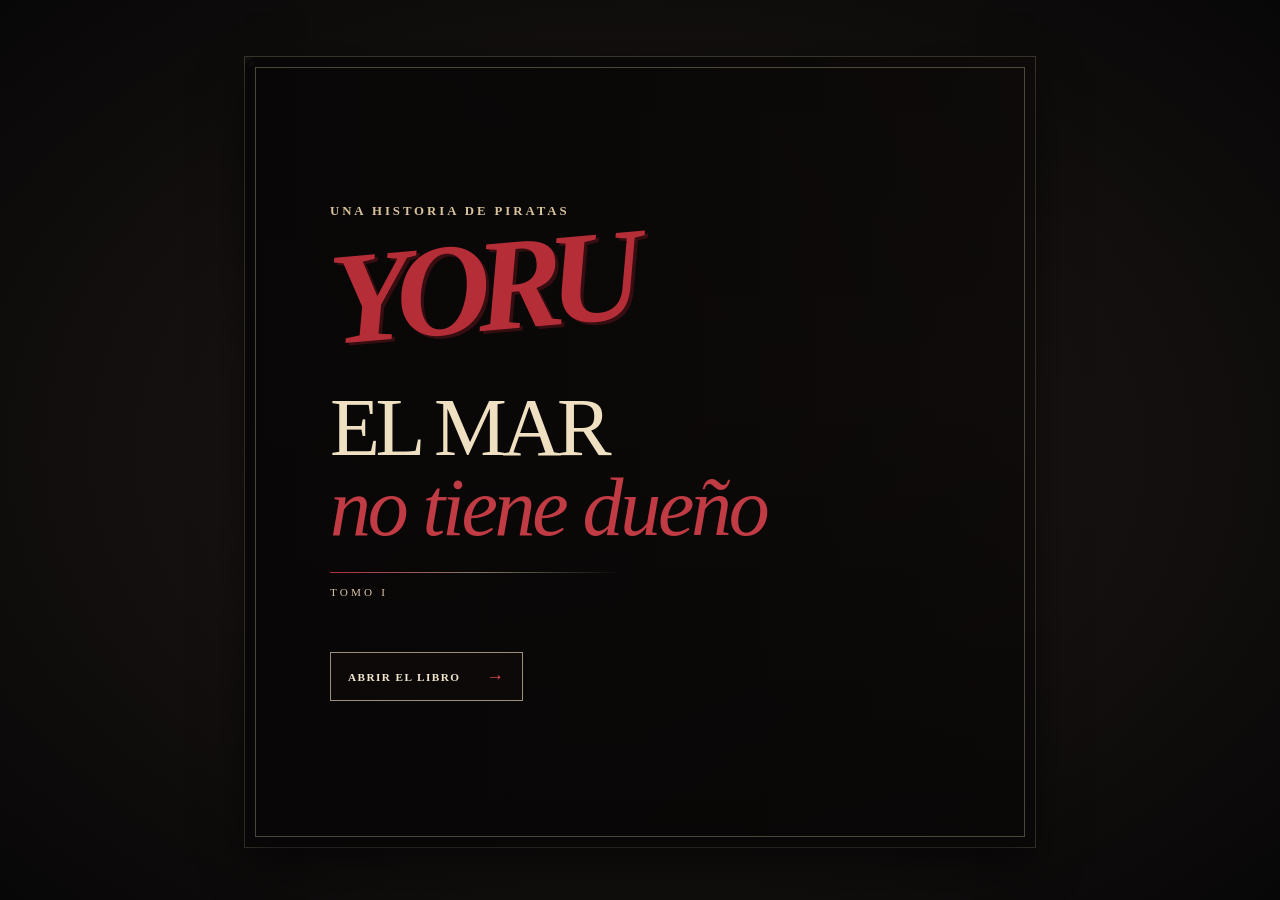
==== commit f71d49ae: ".." ====
--- a/index.html
+++ b/index.html
@@ -8,24 +8,41 @@
   <link rel="stylesheet" href="style.css">
 </head>
 <body>
-  <main class="book-scene" aria-label="Manga de Yoru">
-    <div class="book" id="book">
-      <div class="page-shadow"></div>
-      <div class="page-under" id="page-under"></div>
-      <div class="page current" id="page-current">
-        <img id="current-image" src="assets/pages/1.png" alt="Página 1">
-      </div>
-      <div class="page flip-leaf" id="flip-leaf" aria-hidden="true">
-        <img id="flip-image" src="assets/pages/1.png" alt="">
+  <main class="reader" aria-label="Libro digital de Yoru">
+    <div class="book-area" id="book-area">
+      <section class="cover" id="cover" aria-label="Portada de Yoru">
+        <img class="cover-art" src="assets/pages/01_Amazon_Lily.png" alt="">
+        <div class="cover-shade"></div>
+        <div class="cover-content">
+          <p class="cover-kicker">UNA HISTORIA DE PIRATAS</p>
+          <div class="cover-logo">YORU</div>
+          <h1>El mar<br><em>no tiene dueño</em></h1>
+          <div class="cover-rule"></div>
+          <p class="cover-subtitle">TOMO I</p>
+          <button id="open-book" class="cover-open" type="button" aria-label="Abrir el libro">ABRIR EL LIBRO <span>→</span></button>
+        </div>
+      </section>
+
+      <div class="book" id="book" hidden>
+        <div class="page-under" id="page-under"></div>
+        <div class="page current" id="page-current">
+          <img id="current-image" src="assets/pages/01_Amazon_Lily.png" alt="Página 1" draggable="false">
+        </div>
+        <div class="page flip-leaf" id="flip-leaf" aria-hidden="true">
+          <img id="flip-image" src="assets/pages/01_Amazon_Lily.png" alt="" draggable="false">
+        </div>
       </div>
     </div>
 
-    <button class="nav prev" id="prev" type="button" aria-label="Página anterior" disabled>
-      <svg viewBox="0 0 24 24" aria-hidden="true"><path d="M15 4 7 12l8 8"/></svg>
-    </button>
-    <button class="nav next" id="next" type="button" aria-label="Página siguiente">
-      <svg viewBox="0 0 24 24" aria-hidden="true"><path d="m9 4 8 8-8 8"/></svg>
-    </button>
+    <nav class="controls" id="controls" aria-label="Navegación de páginas" hidden>
+      <button class="nav" id="prev" type="button" aria-label="Página anterior" disabled>
+        <svg viewBox="0 0 24 24" aria-hidden="true"><path d="M15 4 7 12l8 8"/></svg>
+      </button>
+      <span class="control-hint">← <span id="page-number">01 / 08</span> →</span>
+      <button class="nav" id="next" type="button" aria-label="Página siguiente">
+        <svg viewBox="0 0 24 24" aria-hidden="true"><path d="m9 4 8 8-8 8"/></svg>
+      </button>
+    </nav>
   </main>
   <script src="app.js"></script>
 </body>
--- a/style.css
+++ b/style.css
@@ -1,53 +1,125 @@
 * { box-sizing: border-box; }
 :root {
-  --paper-edge: #d8c7a5;
-  --book-shadow: rgba(0,0,0,.68);
+  --ivory: #e8d8b8;
+  --red: #b42d37;
   --turn-time: 620ms;
 }
 html, body { width: 100%; min-height: 100%; margin: 0; }
 body {
   min-height: 100vh;
-  overflow: hidden;
-  background:
-    radial-gradient(ellipse at center, #26201d 0%, #151110 45%, #080707 100%);
-  display: grid;
-  place-items: center;
+  padding: 18px 12px 14px;
+  display: flex;
+  justify-content: center;
+  align-items: center;
+  overflow-x: hidden;
+  background: radial-gradient(ellipse at center, #26201d 0%, #151110 48%, #080707 100%);
 }
-.book-scene {
+.reader {
+  width: min(100%, 1080px);
+  display: flex;
+  flex-direction: column;
+  align-items: center;
+  gap: 12px;
+}
+.book-area {
   position: relative;
-  width: min( min(76vh, 88vw), 820px );
+  width: min(100%, calc(100vh - 110px));
   aspect-ratio: 1;
-  display: grid;
-  place-items: center;
   perspective: 2200px;
 }
-.book {
-  position: relative;
+.book, .cover {
+  position: absolute;
+  inset: 0;
   width: 100%;
   height: 100%;
-  transform-style: preserve-3d;
-  filter: drop-shadow(0 18px 24px var(--book-shadow));
+  overflow: hidden;
+  background: #100d0b;
+  box-shadow: 0 16px 40px rgba(0,0,0,.55), 0 0 0 1px rgba(226,207,172,.22);
 }
-.page-shadow {
+.cover { isolation: isolate; }
+.cover-art {
   position: absolute;
   inset: 0;
-  background: #100d0b;
-  border-radius: 2px 5px 5px 2px;
-  box-shadow: inset 7px 0 10px rgba(0,0,0,.25), 0 0 0 1px rgba(226,207,172,.2);
+  width: 100%;
+  height: 100%;
+  object-fit: cover;
+  object-position: center;
+  filter: saturate(.72) brightness(.62) contrast(1.12);
+  transform: scale(1.025);
 }
-.page-under, .page, .flip-leaf {
+.cover-shade {
+  position: absolute;
+  inset: 0;
+  background:
+    linear-gradient(90deg, rgba(8,6,6,.91) 0%, rgba(8,6,6,.66) 48%, rgba(8,6,6,.18) 100%),
+    linear-gradient(0deg, rgba(8,6,6,.78) 0%, transparent 58%, rgba(8,6,6,.22) 100%);
+}
+.cover-content {
+  position: absolute;
+  inset: 0;
+  padding: clamp(24px, 6vw, 74px);
+  display: flex;
+  flex-direction: column;
+  align-items: flex-start;
+  justify-content: center;
+  border: 1px solid rgba(232,216,184,.3);
+  margin: 10px;
+}
+.cover-kicker {
+  margin: 0 0 14px;
+  color: #d8c39b;
+  font: 600 clamp(.55rem, 1.2vw, .8rem)/1.4 Georgia, serif;
+  letter-spacing: .23em;
+}
+.cover-logo {
+  color: var(--red);
+  font: italic 900 clamp(3.4rem, 11vw, 8.2rem)/.8 Georgia, serif;
+  letter-spacing: -.11em;
+  transform: rotate(-5deg);
+  text-shadow: 3px 3px 0 #360d11;
+}
+h1 {
+  margin: clamp(24px, 5vw, 48px) 0 0;
+  color: #f0e0c2;
+  font: 500 clamp(2rem, 6.4vw, 5.4rem)/.98 Georgia, serif;
+  letter-spacing: -.055em;
+  text-transform: uppercase;
+}
+h1 em {
+  color: #c03b43;
+  font-style: italic;
+  font-weight: 500;
+  text-transform: none;
+  letter-spacing: -.04em;
+}
+.cover-rule { width: min(290px, 75%); height: 1px; margin-top: 24px; background: linear-gradient(90deg, var(--red), rgba(232,216,184,.55), transparent); }
+.cover-subtitle { margin: 13px 0 0; color: #d9c8a8; font: .7rem Georgia, serif; letter-spacing: .28em; }
+.cover-open {
+  display: inline-flex;
+  align-items: center;
+  gap: 26px;
+  margin-top: clamp(28px, 5vw, 54px);
+  padding: 13px 17px;
+  border: 1px solid rgba(232,216,184,.65);
+  color: #f2e5ce;
+  background: rgba(16,12,11,.45);
+  font: 600 .7rem Georgia, serif;
+  letter-spacing: .13em;
+  cursor: pointer;
+  transition: background .2s, border-color .2s;
+}
+.cover-open:hover { background: rgba(151,35,45,.85); border-color: #e5c9a3; }
+.cover-open span { color: #e14a52; font-size: 1.1rem; }
+.book { transform-style: preserve-3d; }
+.page, .page-under, .flip-leaf {
   position: absolute;
   inset: 0;
   overflow: hidden;
   background: #100d0b;
   transform-style: preserve-3d;
 }
-.page-under {
-  z-index: 1;
-  box-shadow: inset 12px 0 18px rgba(0,0,0,.23);
-}
-.page { z-index: 2; transform-origin: left center; }
-.page img, .flip-leaf img, .page-under img {
+.page { z-index: 2; }
+.page img, .flip-leaf img {
   display: block;
   width: 100%;
   height: 100%;
@@ -56,72 +128,67 @@
   user-select: none;
   -webkit-user-drag: none;
 }
+.page-under { z-index: 1; }
 .flip-leaf {
   z-index: 4;
   display: none;
   transform-origin: left center;
   backface-visibility: hidden;
-  box-shadow: 10px 0 22px rgba(0,0,0,.22);
+  box-shadow: 10px 0 22px rgba(0,0,0,.25);
 }
+.flip-leaf.turning { display: block; }
+.flip-leaf.forward { animation: turn-forward var(--turn-time) cubic-bezier(.56,.03,.32,1) forwards; }
+.flip-leaf.backward { transform-origin: right center; animation: turn-backward var(--turn-time) cubic-bezier(.56,.03,.32,1) forwards; }
 .flip-leaf::after {
   content: "";
   position: absolute;
   inset: 0;
   pointer-events: none;
-  background: linear-gradient(90deg, rgba(0,0,0,.22), transparent 16%, transparent 78%, rgba(0,0,0,.2));
-  opacity: 0;
+  background: linear-gradient(90deg, rgba(0,0,0,.28), transparent 17%, transparent 78%, rgba(0,0,0,.22));
+  animation: shade var(--turn-time) ease-in-out forwards;
 }
-.flip-leaf.turning { display: block; }
-.flip-leaf.forward { animation: turn-forward var(--turn-time) cubic-bezier(.56,.03,.32,1) forwards; }
-.flip-leaf.backward { transform-origin: right center; animation: turn-backward var(--turn-time) cubic-bezier(.56,.03,.32,1) forwards; }
-.flip-leaf.forward::after { animation: shade-forward var(--turn-time) ease-in-out forwards; }
-.flip-leaf.backward::after { animation: shade-backward var(--turn-time) ease-in-out forwards; }
-@keyframes turn-forward {
-  0% { transform: rotateY(0deg); }
-  45% { transform: rotateY(-88deg); }
-  100% { transform: rotateY(-180deg); }
+@keyframes turn-forward { 0% { transform: rotateY(0deg); } 45% { transform: rotateY(-88deg); } 100% { transform: rotateY(-180deg); } }
+@keyframes turn-backward { 0% { transform: rotateY(0deg); } 45% { transform: rotateY(88deg); } 100% { transform: rotateY(180deg); } }
+@keyframes shade { 0%,100% { opacity: .08; } 45% { opacity: .95; } }
+
+/* Flechas siempre debajo de la ilustración: nunca se superponen al manga. */
+.controls {
+  width: min(100%, 1080px);
+  min-height: 42px;
+  display: flex;
+  align-items: center;
+  justify-content: center;
+  gap: clamp(24px, 6vw, 70px);
 }
-@keyframes turn-backward {
-  0% { transform: rotateY(0deg); }
-  45% { transform: rotateY(88deg); }
-  100% { transform: rotateY(180deg); }
-}
-@keyframes shade-forward {
-  0%,100% { opacity: .05; }
-  45% { opacity: .95; }
-}
-@keyframes shade-backward {
-  0%,100% { opacity: .05; }
-  45% { opacity: .95; }
-}
+.controls[hidden], .book[hidden] { display: none; }
 .nav {
-  position: fixed;
-  top: 50%;
-  z-index: 20;
-  width: 48px;
-  height: 64px;
-  margin-top: -32px;
+  width: 42px;
+  height: 38px;
   display: grid;
   place-items: center;
-  border: 1px solid rgba(225,205,168,.24);
-  border-radius: 2px;
-  background: rgba(9,8,8,.48);
-  color: #e8d8b8;
+  border: 1px solid rgba(225,205,168,.35);
+  background: rgba(9,8,8,.2);
+  color: var(--ivory);
   cursor: pointer;
-  transition: background .2s ease, border-color .2s ease, opacity .2s ease, transform .2s ease;
-  backdrop-filter: blur(5px);
+  transition: background .2s, border-color .2s, opacity .2s;
 }
-.nav svg { width: 25px; height: 25px; fill: none; stroke: currentColor; stroke-width: 1.5; stroke-linecap: round; stroke-linejoin: round; }
-.nav.prev { left: max(16px, calc((100vw - 1040px) / 2)); }
-.nav.next { right: max(16px, calc((100vw - 1040px) / 2)); }
-.nav:hover:not(:disabled) { background: rgba(139,36,44,.78); border-color: rgba(225,205,168,.65); transform: translateY(-50%) scale(1.04); }
-.nav:disabled { opacity: .16; cursor: default; }
+.nav svg { width: 22px; height: 22px; fill: none; stroke: currentColor; stroke-width: 1.5; stroke-linecap: round; stroke-linejoin: round; }
+.nav:hover:not(:disabled) { background: rgba(139,36,44,.75); border-color: rgba(225,205,168,.7); }
+.nav:disabled { opacity: .22; cursor: default; }
+.control-hint { min-width: 72px; color: rgba(232,216,184,.55); font: .68rem Georgia, serif; letter-spacing: .13em; text-align: center; }
 @media (max-width: 600px) {
-  .book-scene { width: min(88vw, 72vh); }
-  .nav { width: 38px; height: 52px; margin-top: -26px; background: rgba(9,8,8,.68); }
-  .nav.prev { left: 7px; }
-  .nav.next { right: 7px; }
+  body { padding: 8px 7px 10px; }
+  .reader { gap: 8px; }
+  .book-area { width: min(100%, calc(100vh - 90px)); }
+  .cover-content { padding: 22px; margin: 6px; }
+  .cover-logo { font-size: clamp(3.1rem, 18vw, 5rem); }
+  h1 { font-size: clamp(1.8rem, 9vw, 3rem); }
+  .cover-kicker { letter-spacing: .14em; }
+  .controls { min-height: 38px; gap: 28px; }
+  .nav { width: 38px; height: 34px; }
 }
-@media (prefers-reduced-motion: reduce) {
-  :root { --turn-time: 1ms; }
+@media (max-height: 560px) and (orientation: landscape) {
+  body { align-items: flex-start; }
+  .book-area { width: min(75vh, 85vw); }
 }
+@media (prefers-reduced-motion: reduce) { :root { --turn-time: 1ms; } }
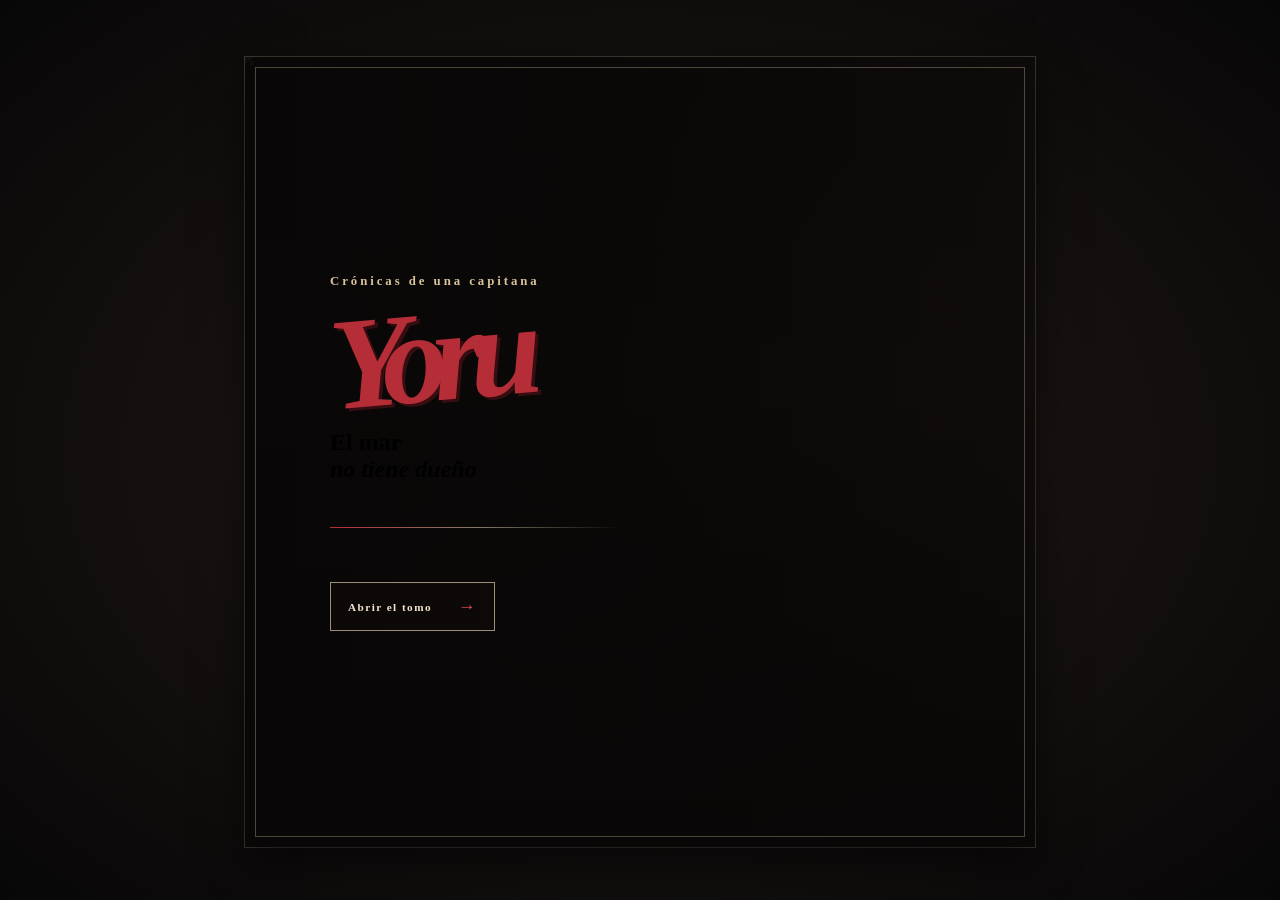
==== commit b97c46f2: "." ====
--- a/index.html
+++ b/index.html
@@ -14,12 +14,11 @@
         <img class="cover-art" src="assets/pages/01_Amazon_Lily.png" alt="">
         <div class="cover-shade"></div>
         <div class="cover-content">
-          <p class="cover-kicker">UNA HISTORIA DE PIRATAS</p>
-          <div class="cover-logo">YORU</div>
-          <h1>El mar<br><em>no tiene dueño</em></h1>
+          <p class="cover-kicker">Crónicas de una capitana</p>
+          <div class="cover-logo">Yoru</div>
+          <h2>El mar<br><em>no tiene dueño</em></h1>
           <div class="cover-rule"></div>
-          <p class="cover-subtitle">TOMO I</p>
-          <button id="open-book" class="cover-open" type="button" aria-label="Abrir el libro">ABRIR EL LIBRO <span>→</span></button>
+          <button id="open-book" class="cover-open" type="button" aria-label="Abrir el libro">Abrir el tomo <span>→</span></button>
         </div>
       </section>
 
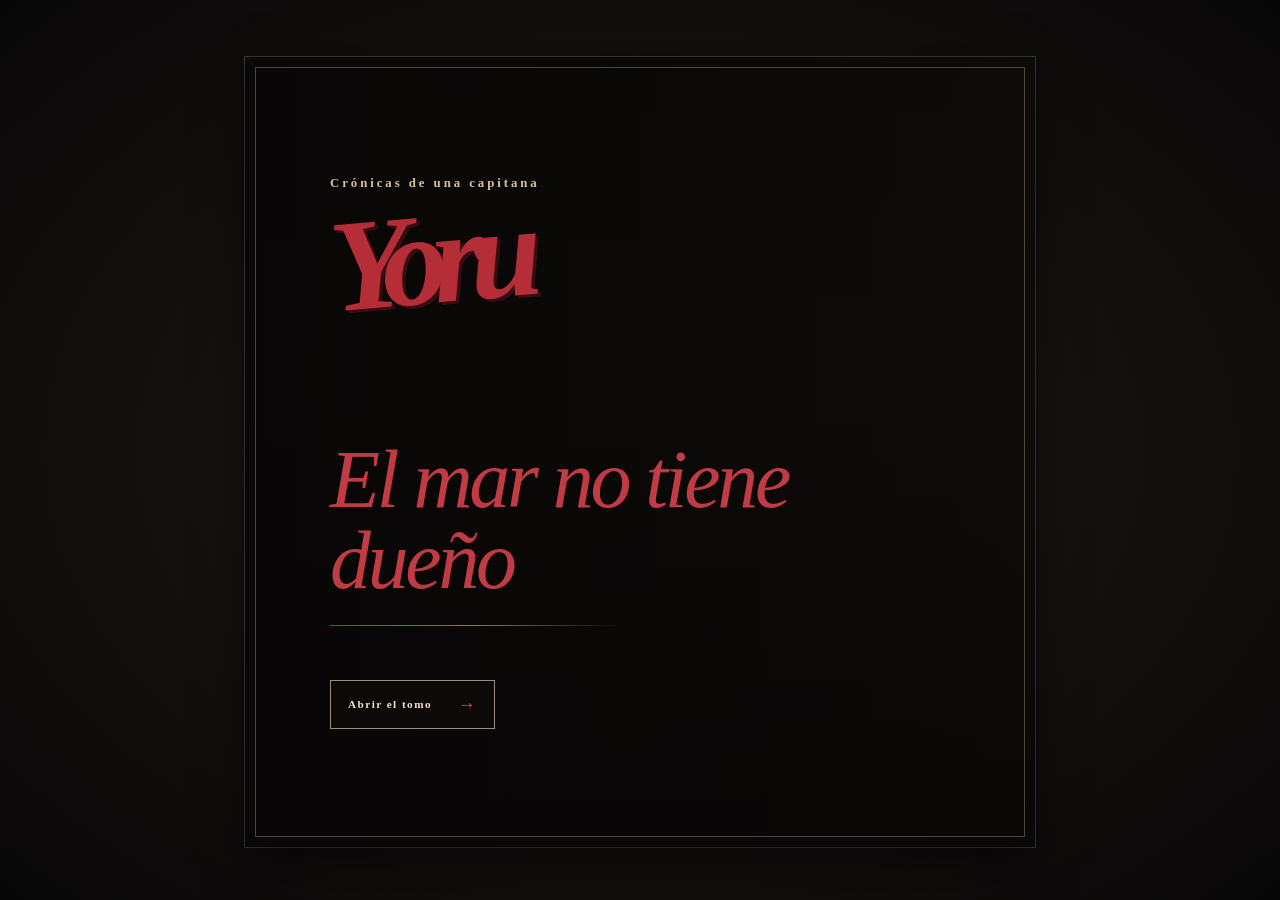
==== commit 538b72c0: "." ====
--- a/index.html
+++ b/index.html
@@ -16,7 +16,7 @@
         <div class="cover-content">
           <p class="cover-kicker">Crónicas de una capitana</p>
           <div class="cover-logo">Yoru</div>
-          <h2>El mar<br><em>no tiene dueño</em></h1>
+          <h1><br><em>El mar no tiene dueño</em></h1>
           <div class="cover-rule"></div>
           <button id="open-book" class="cover-open" type="button" aria-label="Abrir el libro">Abrir el tomo <span>→</span></button>
         </div>
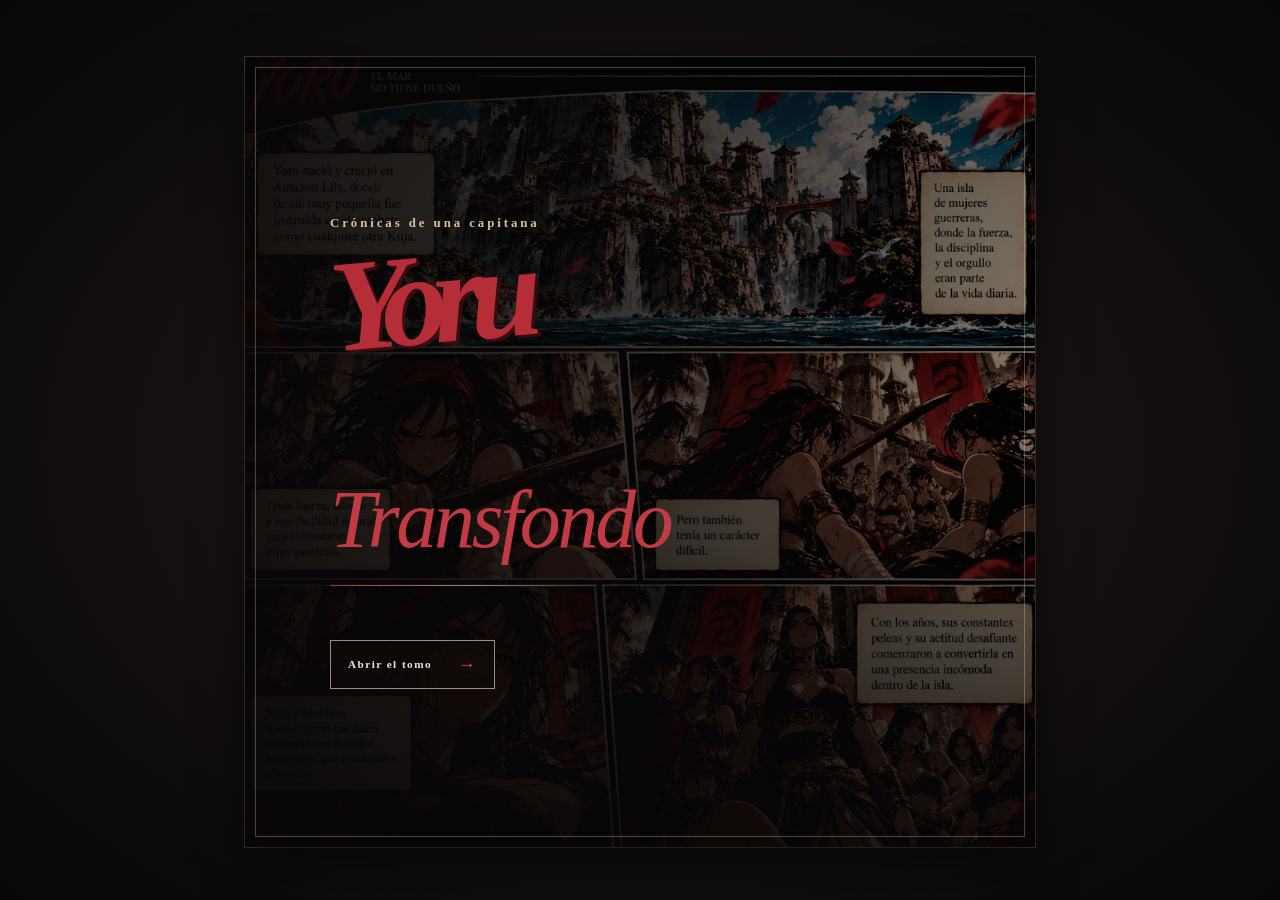
==== commit 267f7d79: "." ====
--- a/index.html
+++ b/index.html
@@ -11,12 +11,12 @@
   <main class="reader" aria-label="Libro digital de Yoru">
     <div class="book-area" id="book-area">
       <section class="cover" id="cover" aria-label="Portada de Yoru">
-        <img class="cover-art" src="assets/pages/01_Amazon_Lily.png" alt="">
+        <img class="cover-art" src="assets/capitulo1/1.png" alt="">
         <div class="cover-shade"></div>
         <div class="cover-content">
           <p class="cover-kicker">Crónicas de una capitana</p>
           <div class="cover-logo">Yoru</div>
-          <h1><br><em>El mar no tiene dueño</em></h1>
+          <h1><br><em>Transfondo</em></h1>
           <div class="cover-rule"></div>
           <button id="open-book" class="cover-open" type="button" aria-label="Abrir el libro">Abrir el tomo <span>→</span></button>
         </div>
@@ -25,10 +25,10 @@
       <div class="book" id="book" hidden>
         <div class="page-under" id="page-under"></div>
         <div class="page current" id="page-current">
-          <img id="current-image" src="assets/pages/01_Amazon_Lily.png" alt="Página 1" draggable="false">
+          <img id="current-image" src="assets/capitulo1/1.png" alt="Página 1" draggable="false">
         </div>
         <div class="page flip-leaf" id="flip-leaf" aria-hidden="true">
-          <img id="flip-image" src="assets/pages/01_Amazon_Lily.png" alt="" draggable="false">
+          <img id="flip-image" src="assets/capitulo1/1.png" alt="" draggable="false">
         </div>
       </div>
     </div>
